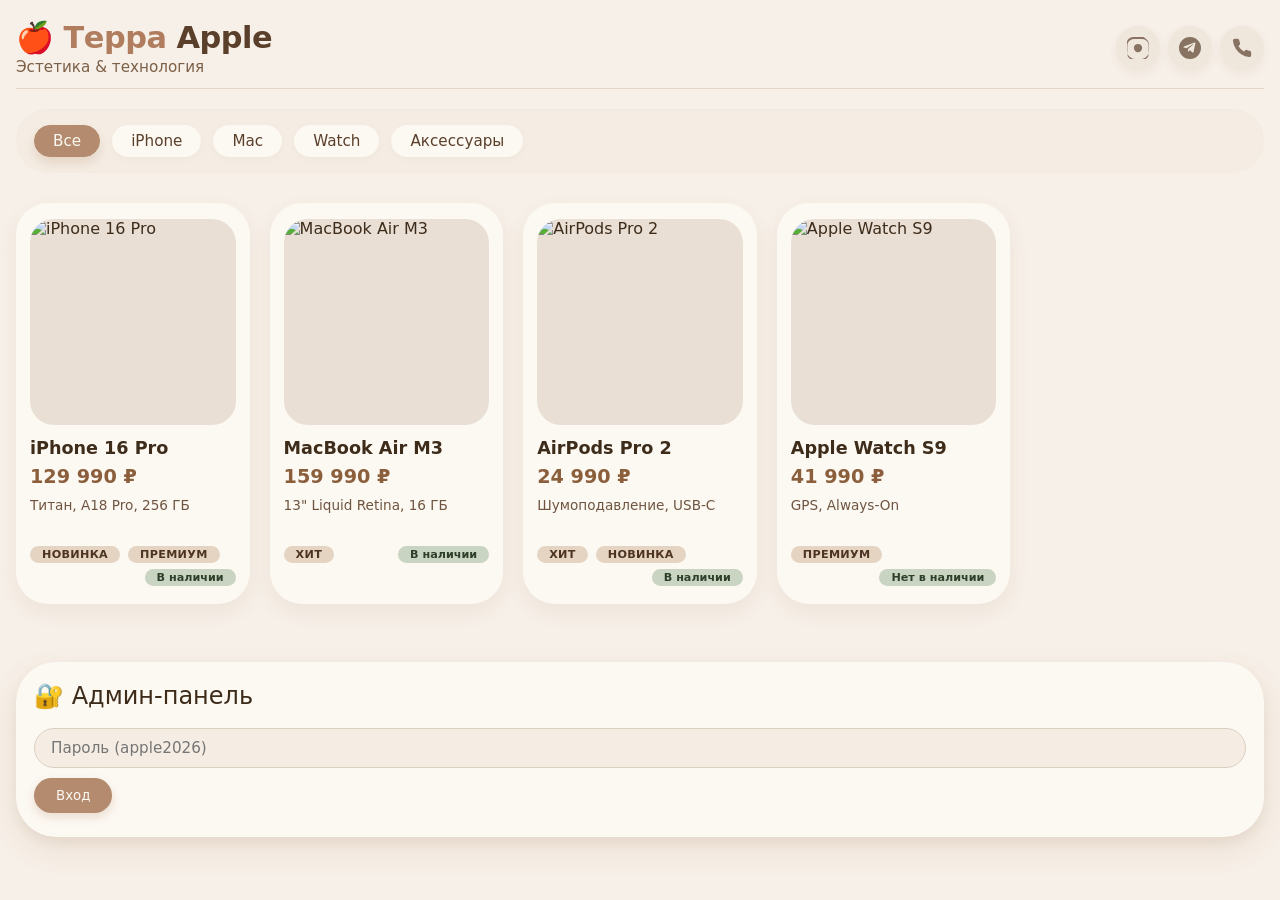
==== index.html @ 4908eb55 "Create index.html" ====
<!DOCTYPE html>
<html lang="ru">
<head>
    <meta charset="UTF-8">
    <meta name="viewport" content="width=device-width, initial-scale=1.0">
    <title>Apple Store · Терра</title>
    <link rel="stylesheet" href="style.css">
</head>
<body>

<!-- ШАПКА -->
<header class="header">
    <div>
        <h1>🍎 <span>Терра</span> Apple</h1>
        <div class="subhead">Эстетика &amp; технология</div>
    </div>
    <div class="contact-icons">
        <button aria-label="Instagram" disabled>
            <svg viewBox="0 0 24 24"><path d="M12 2.2c3.2 0 3.6 0 4.9.1 1.2.1 2 .3 2.7.6.7.3 1.3.8 1.9 1.4s1.1 1.2 1.4 1.9c.3.7.5 1.5.6 2.7.1 1.3.1 1.7.1 4.9s0 3.6-.1 4.9c-.1 1.2-.3 2-.6 2.7-.3.7-.8 1.3-1.4 1.9s-1.2 1.1-1.9 1.4c-.7.3-1.5.5-2.7.6-1.3.1-1.7.1-4.9.1s-3.6 0-4.9-.1c-1.2-.1-2-.3-2.7-.6-.7-.3-1.3-.8-1.9-1.4s-1.1-1.2-1.4-1.9c-.3-.7-.5-1.5-.6-2.7-.1-1.3-.1-1.7-.1-4.9s0-3.6.1-4.9c.1-1.2.3-2 .6-2.7.3-.7.8-1.3 1.4-1.9s1.2-1.1 1.9-1.4c.7-.3 1.5-.5 2.7-.6 1.3-.1 1.7-.1 4.9-.1zm0-2.2C8.7 0 8.3 0 6.9.1 5.5.2 4.5.4 3.6.8c-.9.4-1.7 1-2.5 1.8S.4 4.3 0 5.1C-.4 6-.6 7-.7 8.4.1 9.8 0 10.2 0 12s0 2.2.1 3.6c.1 1.4.3 2.4.7 3.3.4.9 1 1.7 1.8 2.5s1.6 1.4 2.5 1.8c.9.4 1.9.6 3.3.7 1.4.1 1.8.1 3.6.1s2.2 0 3.6-.1c1.4-.1 2.4-.3 3.3-.7.9-.4 1.7-1 2.5-1.8s1.4-1.6 1.8-2.5c.4-.9.6-1.9.7-3.3.1-1.4.1-1.8.1-3.6s0-2.2-.1-3.6c-.1-1.4-.3-2.4-.7-3.3-.4-.9-1-1.7-1.8-2.5s-1.6-1.4-2.5-1.8C19.5.4 18.5.2 17.1.1 15.7 0 15.3 0 12 0z"/><circle cx="12" cy="12" r="4.5"/></svg>
        </button>
        <button aria-label="Telegram" disabled>
            <svg viewBox="0 0 24 24"><path d="M11.944 0A12 12 0 0 0 0 12a12 12 0 0 0 12 12 12 12 0 0 0 12-12A12 12 0 0 0 12 0zm5.762 7.656l-1.826 8.607c-.146.658-.537.82-1.087.51l-3.01-2.224-1.45 1.396c-.16.16-.295.295-.605.295l.216-3.067 5.584-5.043c.243-.216-.053-.337-.377-.121l-6.897 4.343-2.972-.927c-.645-.201-.657-.645.135-.955l11.596-4.468c.537-.194 1.006.13.823.954z"/></svg>
        </button>
        <button aria-label="Phone" disabled>
            <svg viewBox="0 0 24 24"><path d="M22 16.92v3a2 2 0 0 1-2.18 2 19.79 19.79 0 0 1-8.63-3.07 19.5 19.5 0 0 1-6-6 19.79 19.79 0 0 1-3.07-8.67A2 2 0 0 1 4.11 2h3a2 2 0 0 1 2 1.72c.127.96.362 1.903.7 2.81a2 2 0 0 1-.45 2.11L8.09 9.91a16 16 0 0 0 6 6l1.27-1.27a2 2 0 0 1 2.11-.45c.907.339 1.85.574 2.81.7A2 2 0 0 1 22 16.92z"/></svg>
        </button>
    </div>
</header>

<!-- КАТЕГОРИИ -->
<div class="category-tabs" id="categoryTabs"></div>

<!-- СЕТКА ТОВАРОВ -->
<div class="product-grid" id="productGrid"></div>

<!-- АДМИН-ПАНЕЛЬ -->
<div class="admin-panel" id="adminPanel">
    <h2>🔐 Админ-панель</h2>
    <div id="loginArea">
        <input type="password" id="adminPass" placeholder="Пароль (apple2026)">
        <button onclick="adminLogin()">Вход</button>
    </div>
    <div id="adminContent" class="hidden">
        <div class="stats" id="statsDisplay"></div>
        <div><input type="text" id="searchInput" placeholder="Поиск товаров..."></div>
        <div class="admin-row">
            <button onclick="sortProducts('name')">Сорт. имя</button>
            <button onclick="sortProducts('price')">Сорт. цена</button>
            <button onclick="sortProducts('category')">Сорт. кат.</button>
            <button onclick="exportJSON()">Экспорт JSON</button>
            <button onclick="document.getElementById('importFile').click()">Импорт JSON</button>
            <input type="file" id="importFile" accept=".json" style="display:none" onchange="importJSON(event)">
            <button class="danger" onclick="clearAllProducts()">Очистить всё</button>
        </div>
        <hr>
        <h3>➕ Добавить товар</h3>
        <input type="text" id="prodName" placeholder="Название">
        <input type="number" id="prodPrice" placeholder="Цена (₽)">
        <select id="prodCategory"></select>
        <textarea id="prodDesc" placeholder="Описание"></textarea>
        <div><input type="text" id="prodTags" placeholder="Метки через запятую (Хит, Новинка, Премиум)"></div>
        <div><input type="text" id="prodStatus" placeholder="Статус: В наличии / Нет в наличии"></div>
        <div><input type="text" id="prodImages" placeholder="Ссылки на фото (через запятую)"></div>
        <div id="charContainer">
            <p>Характеристики:</p>
            <div id="charList"></div>
            <button onclick="addCharField()">+ Добавить характеристику</button>
        </div>
        <button onclick="addProduct()">Сохранить товар</button>
        <hr>
        <h3>📂 Управление категориями</h3>
        <div class="admin-row">
            <input type="text" id="newCategory" placeholder="Новая категория">
            <button onclick="addCategory()">Добавить</button>
        </div>
        <div id="categoryList"></div>
        <div style="margin-top:12px;"><em>Удалить категорию можно только если нет товаров.</em></div>
    </div>
</div>

<!-- МОДАЛКА -->
<div id="modalOverlay" class="modal-overlay hidden" onclick="closeModal(event)">
    <div class="modal-content" onclick="event.stopPropagation()">
        <button class="modal-close" onclick="closeModal()">✕</button>
        <div id="modalBody"></div>
    </div>
</div>

<script src="script.js"></script>
</body>
</html>
---- style.css ----
/* style.css */
* {
    margin: 0;
    padding: 0;
    box-sizing: border-box;
    font-family: -apple-system, 'SF Pro Display', system-ui, sans-serif;
}
body {
    background: #f7f0e8;
    color: #3e2c1b;
    padding: 0 16px 40px;
    min-height: 100vh;
    display: flex;
    flex-direction: column;
}
.card, .modal-content, .admin-panel, .stats, .category-tabs {
    background: #fcf8f2;
    border-radius: 28px;
    box-shadow: 0 12px 30px rgba(150, 100, 60, 0.12), 0 6px 12px rgba(100, 70, 40, 0.06);
    transition: all 0.25s ease;
}
button, .tag, .status-badge {
    transition: all 0.2s ease;
}
.header {
    display: flex;
    flex-wrap: wrap;
    justify-content: space-between;
    align-items: center;
    padding: 20px 0 12px;
    border-bottom: 1px solid #e3d6c8;
}
.header h1 {
    font-weight: 600;
    font-size: 1.9rem;
    letter-spacing: -0.5px;
    color: #5a3f2b;
}
.header h1 span { color: #b07d5e; }
.subhead {
    font-size: 0.95rem;
    color: #7b5f47;
    margin-top: 2px;
}
.contact-icons {
    display: flex;
    gap: 8px;
}
.contact-icons button {
    background: #ede3d7;
    border: none;
    border-radius: 40px;
    width: 44px;
    height: 44px;
    display: flex;
    align-items: center;
    justify-content: center;
    cursor: not-allowed;
    opacity: 0.7;
    box-shadow: 0 4px 8px rgba(120, 80, 50, 0.08);
}
.contact-icons button svg {
    width: 22px;
    height: 22px;
    fill: #5a3f2b;
}
.category-tabs {
    display: flex;
    flex-wrap: wrap;
    gap: 8px 12px;
    padding: 16px 18px;
    margin: 20px 0 18px;
    border-radius: 60px;
    background: #f5ede4;
    box-shadow: inset 0 1px 4px rgba(0,0,0,0.02);
}
.category-tabs .cat-item {
    padding: 6px 18px;
    background: transparent;
    border-radius: 40px;
    font-weight: 500;
    font-size: 0.95rem;
    color: #5a3f2b;
    cursor: pointer;
    background: #fcf8f2;
    box-shadow: 0 2px 6px rgba(140, 100, 70, 0.06);
    border: 1px solid transparent;
    transition: all 0.15s;
}
.category-tabs .cat-item.active {
    background: #b48b6e;
    color: #fcf8f2;
    border-color: #b48b6e;
    box-shadow: 0 6px 12px rgba(160, 110, 70, 0.2);
}
.category-tabs .cat-item:active { transform: scale(0.95); }
.product-grid {
    display: grid;
    grid-template-columns: repeat(auto-fill, minmax(170px, 1fr));
    gap: 20px;
    margin: 12px 0 30px;
}
.card {
    padding: 16px 14px 18px;
    border-radius: 32px;
    background: #fcf8f2;
    display: flex;
    flex-direction: column;
    box-shadow: 0 8px 20px rgba(130, 90, 60, 0.08);
    animation: fadeSlide 0.4s ease forwards;
    opacity: 0;
    transform: translateY(12px);
    cursor: pointer;
    transition: all 0.2s;
}
.card:hover { transform: translateY(-4px); box-shadow: 0 16px 32px rgba(130, 90, 60, 0.12); }
.card img {
    width: 100%;
    aspect-ratio: 1/1;
    object-fit: cover;
    border-radius: 24px;
    background: #e9dfd4;
    margin-bottom: 12px;
}
.card .product-title {
    font-weight: 600;
    font-size: 1.1rem;
    line-height: 1.3;
}
.card .price {
    font-weight: 600;
    font-size: 1.2rem;
    color: #8b5e3c;
    margin: 6px 0 4px;
}
.card .desc {
    font-size: 0.85rem;
    color: #6f5540;
    display: -webkit-box;
    -webkit-line-clamp: 2;
    -webkit-box-orient: vertical;
    overflow: hidden;
    line-height: 1.4;
    margin: 4px 0 8px;
    min-height: 38px;
}
.meta-row {
    display: flex;
    flex-wrap: wrap;
    align-items: center;
    gap: 6px 8px;
    margin-top: 4px;
}
.tag {
    background: #e5d4c2;
    padding: 2px 12px;
    border-radius: 40px;
    font-size: 0.7rem;
    font-weight: 600;
    text-transform: uppercase;
    letter-spacing: 0.3px;
    color: #4d3421;
    white-space: nowrap;
}
.tag.hit { background: #d6b094; color: #3f281a; }
.tag.new { background: #b7a084; color: #2f2016; }
.tag.premium { background: #c7a78b; color: #3f2a19; }
.status-badge {
    padding: 2px 12px;
    border-radius: 40px;
    font-size: 0.7rem;
    font-weight: 600;
    background: #c9d4c2;
    color: #2f402a;
    white-space: nowrap;
    margin-left: auto;
}
.status-badge.out { background: #e5cdc2; color: #6f3e2e; }

@keyframes fadeSlide {
    0% { opacity: 0; transform: translateY(18px); }
    100% { opacity: 1; transform: translateY(0); }
}
.modal-overlay {
    position: fixed;
    top:0; left:0; width:100%; height:100%;
    background: rgba(40, 30, 20, 0.5);
    backdrop-filter: blur(3px);
    display: flex;
    align-items: center;
    justify-content: center;
    z-index: 999;
    padding: 16px;
}
.modal-content {
    max-width: 480px;
    width: 100%;
    max-height: 90vh;
    overflow-y: auto;
    padding: 24px;
    border-radius: 40px;
    position: relative;
    background: #fcf8f2;
    box-shadow: 0 30px 60px rgba(80, 50, 30, 0.3);
    animation: fadeSlide 0.25s ease;
}
.modal-close {
    position: sticky;
    top: 0;
    float: right;
    background: #ede3d7;
    border: none;
    border-radius: 40px;
    width: 40px;
    height: 40px;
    font-size: 1.6rem;
    line-height: 1;
    cursor: pointer;
    color: #3e2c1b;
    margin-bottom: 8px;
}
.modal-gallery {
    display: flex;
    gap: 8px;
    overflow-x: auto;
    padding: 6px 0 14px;
    scroll-snap-type: x mandatory;
}
.modal-gallery img {
    width: 90px;
    height: 90px;
    object-fit: cover;
    border-radius: 20px;
    scroll-snap-align: start;
    background: #e9dfd4;
    flex-shrink: 0;
}
.modal-title { font-size: 1.6rem; font-weight: 600; }
.modal-price { font-size: 1.5rem; color: #8b5e3c; margin: 4px 0 8px; }
.modal-desc { margin: 12px 0; color: #4f3a29; }
.modal-chars { background: #f3ebe2; border-radius: 20px; padding: 12px 16px; margin: 12px 0; }
.modal-chars p { display: flex; justify-content: space-between; border-bottom: 1px dashed #dacfc2; padding: 4px 0; }
.modal-chars p:last-child { border: none; }
.hidden { display: none; }

.admin-panel {
    padding: 20px 18px;
    margin-top: 28px;
    border-radius: 40px;
}
.admin-panel h2 { font-weight: 500; margin-bottom: 12px; }
.admin-panel input, .admin-panel select, .admin-panel textarea {
    background: #f5ede4;
    border: 1px solid #dccfc0;
    border-radius: 60px;
    padding: 10px 16px;
    font-size: 0.95rem;
    width: 100%;
    margin: 6px 0;
    transition: 0.1s;
}
.admin-panel textarea { border-radius: 24px; min-height: 70px; resize: vertical; }
.admin-panel button {
    background: #b48b6e;
    border: none;
    padding: 10px 22px;
    border-radius: 60px;
    font-weight: 500;
    color: #fcf8f2;
    cursor: pointer;
    box-shadow: 0 4px 10px rgba(160, 110, 70, 0.2);
    margin: 4px 6px 4px 0;
}
.admin-panel button.secondary { background: #dacfc2; color: #3e2c1b; box-shadow: none; }
.admin-panel button.danger { background: #c9a08a; }
.admin-row { display: flex; flex-wrap: wrap; gap: 8px; align-items: center; }
.stats { padding: 16px 20px; border-radius: 60px; margin: 16px 0; background: #f5ede4; display: flex; flex-wrap: wrap; gap: 12px 24px; }
.stats span { font-weight: 500; }
hr { margin:16px 0; border-color:#dccfc0; }

@media (min-width: 600px) {
    .product-grid { grid-template-columns: repeat(auto-fill, minmax(210px,1fr)); }
}
@media (max-width: 480px) {
    .header h1 { font-size: 1.5rem; }
    .contact-icons button { width: 38px; height: 38px; }
    .category-tabs { border-radius: 40px; padding: 12px 14px; gap: 6px; }
    .category-tabs .cat-item { font-size: 0.8rem; padding: 4px 14px; }
}
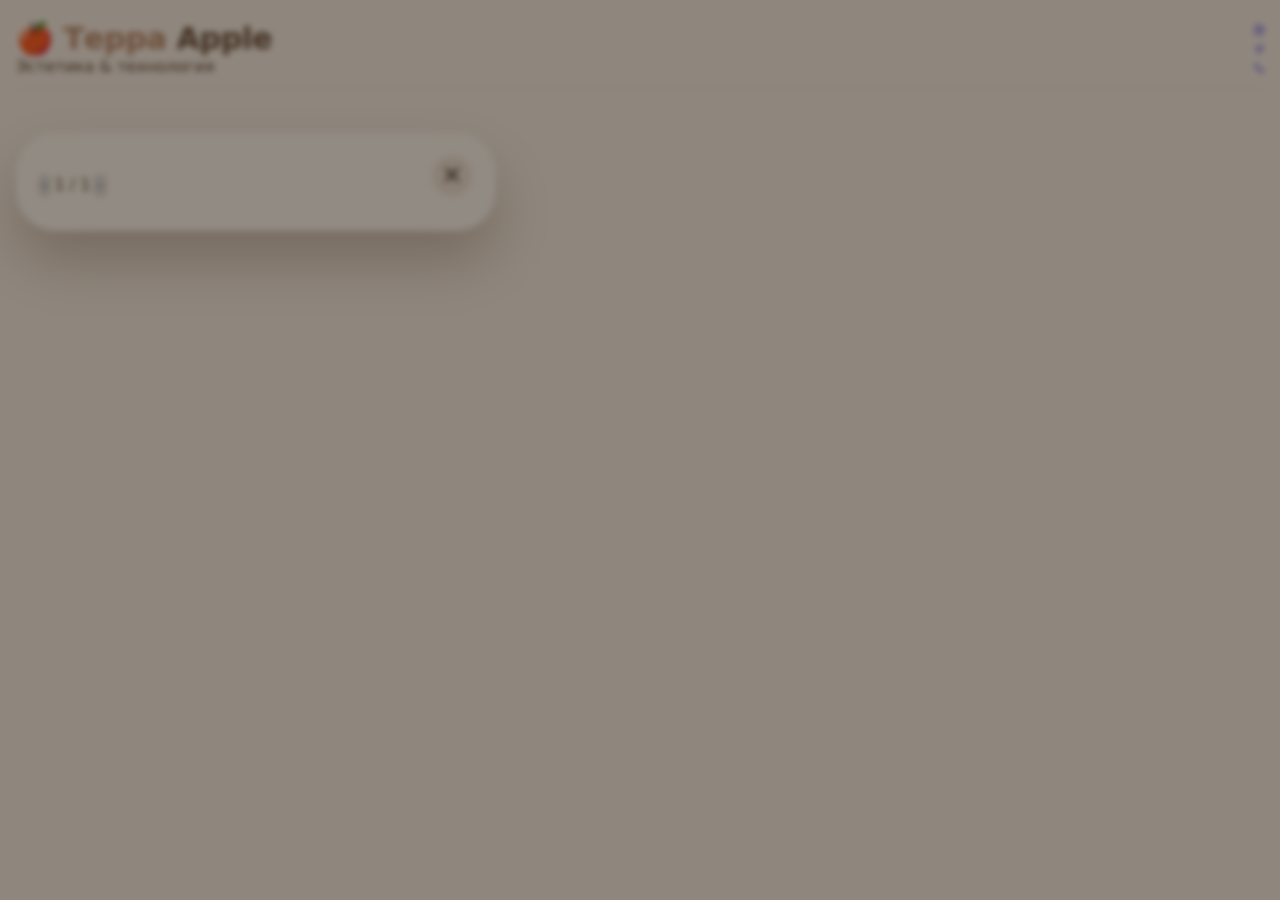
==== commit 0ddcc345: "Update index.html" ====
--- a/index.html
+++ b/index.html
@@ -2,90 +2,83 @@
 <html lang="ru">
 <head>
     <meta charset="UTF-8">
-    <meta name="viewport" content="width=device-width, initial-scale=1.0">
+    <meta name="viewport" content="width=device-width, initial-scale=1.0, viewport-fit=cover">
     <title>Apple Store · Терра</title>
     <link rel="stylesheet" href="style.css">
 </head>
 <body>
+    <!-- Основной контейнер -->
+    <div class="container">
+        <header class="header">
+            <div class="header-content">
+                <h1>🍎 <span>Терра</span> Apple</h1>
+                <p class="subtitle">Эстетика &amp; технология</p>
+            </div>
+            
+            <!-- Контакты (заблокированы) — только иконки -->
+            <div class="contacts">
+                <a href="#" class="contact-link disabled" title="Instagram (заблокировано)">
+                    <svg class="contact-icon" viewBox="0 0 24 24" fill="none" stroke="currentColor" stroke-width="2" stroke-linecap="round" stroke-linejoin="round">
+                        <rect x="2" y="2" width="20" height="20" rx="5" ry="5"></rect>
+                        <path d="M16 11.37A4 4 0 1 1 12.63 8 4 4 0 0 1 16 11.37z"></path>
+                        <line x1="17.5" y1="6.5" x2="17.51" y2="6.5"></line>
+                    </svg>
+                </a>
+                <a href="#" class="contact-link disabled" title="Telegram (заблокировано)">
+                    <svg class="contact-icon" viewBox="0 0 24 24" fill="none" stroke="currentColor" stroke-width="2" stroke-linecap="round" stroke-linejoin="round">
+                        <path d="M21.5 4.5L2.5 10.5L9.5 14.5L13.5 21.5L21.5 4.5Z"></path>
+                        <path d="M9.5 14.5L13.5 9.5"></path>
+                    </svg>
+                </a>
+                <a href="#" class="contact-link disabled" title="Позвонить (заблокировано)">
+                    <svg class="contact-icon" viewBox="0 0 24 24" fill="none" stroke="currentColor" stroke-width="2" stroke-linecap="round" stroke-linejoin="round">
+                        <path d="M22 16.92v3a2 2 0 0 1-2.18 2 19.79 19.79 0 0 1-8.63-3.07 19.5 19.5 0 0 1-6-6 19.79 19.79 0 0 1-3.07-8.67A2 2 0 0 1 4.11 2h3a2 2 0 0 1 2 1.72 12.84 12.84 0 0 0 .7 2.81 2 2 0 0 1-.45 2.11L8.09 9.91a16 16 0 0 0 6 6l1.27-1.27a2 2 0 0 1 2.11-.45 12.84 12.84 0 0 0 2.81.7A2 2 0 0 1 22 16.92z"></path>
+                    </svg>
+                </a>
+            </div>
+        </header>
 
-<!-- ШАПКА -->
-<header class="header">
-    <div>
-        <h1>🍎 <span>Терра</span> Apple</h1>
-        <div class="subhead">Эстетика &amp; технология</div>
+        <!-- Категории -->
+        <div class="categories-wrapper">
+            <div class="categories" id="categoriesContainer">
+                <!-- Категории будут загружаться из localStorage -->
+            </div>
+        </div>
+
+        <!-- Сетка товаров -->
+        <div class="product-grid" id="productGrid"></div>
     </div>
-    <div class="contact-icons">
-        <button aria-label="Instagram" disabled>
-            <svg viewBox="0 0 24 24"><path d="M12 2.2c3.2 0 3.6 0 4.9.1 1.2.1 2 .3 2.7.6.7.3 1.3.8 1.9 1.4s1.1 1.2 1.4 1.9c.3.7.5 1.5.6 2.7.1 1.3.1 1.7.1 4.9s0 3.6-.1 4.9c-.1 1.2-.3 2-.6 2.7-.3.7-.8 1.3-1.4 1.9s-1.2 1.1-1.9 1.4c-.7.3-1.5.5-2.7.6-1.3.1-1.7.1-4.9.1s-3.6 0-4.9-.1c-1.2-.1-2-.3-2.7-.6-.7-.3-1.3-.8-1.9-1.4s-1.1-1.2-1.4-1.9c-.3-.7-.5-1.5-.6-2.7-.1-1.3-.1-1.7-.1-4.9s0-3.6.1-4.9c.1-1.2.3-2 .6-2.7.3-.7.8-1.3 1.4-1.9s1.2-1.1 1.9-1.4c.7-.3 1.5-.5 2.7-.6 1.3-.1 1.7-.1 4.9-.1zm0-2.2C8.7 0 8.3 0 6.9.1 5.5.2 4.5.4 3.6.8c-.9.4-1.7 1-2.5 1.8S.4 4.3 0 5.1C-.4 6-.6 7-.7 8.4.1 9.8 0 10.2 0 12s0 2.2.1 3.6c.1 1.4.3 2.4.7 3.3.4.9 1 1.7 1.8 2.5s1.6 1.4 2.5 1.8c.9.4 1.9.6 3.3.7 1.4.1 1.8.1 3.6.1s2.2 0 3.6-.1c1.4-.1 2.4-.3 3.3-.7.9-.4 1.7-1 2.5-1.8s1.4-1.6 1.8-2.5c.4-.9.6-1.9.7-3.3.1-1.4.1-1.8.1-3.6s0-2.2-.1-3.6c-.1-1.4-.3-2.4-.7-3.3-.4-.9-1-1.7-1.8-2.5s-1.6-1.4-2.5-1.8C19.5.4 18.5.2 17.1.1 15.7 0 15.3 0 12 0z"/><circle cx="12" cy="12" r="4.5"/></svg>
-        </button>
-        <button aria-label="Telegram" disabled>
-            <svg viewBox="0 0 24 24"><path d="M11.944 0A12 12 0 0 0 0 12a12 12 0 0 0 12 12 12 12 0 0 0 12-12A12 12 0 0 0 12 0zm5.762 7.656l-1.826 8.607c-.146.658-.537.82-1.087.51l-3.01-2.224-1.45 1.396c-.16.16-.295.295-.605.295l.216-3.067 5.584-5.043c.243-.216-.053-.337-.377-.121l-6.897 4.343-2.972-.927c-.645-.201-.657-.645.135-.955l11.596-4.468c.537-.194 1.006.13.823.954z"/></svg>
-        </button>
-        <button aria-label="Phone" disabled>
-            <svg viewBox="0 0 24 24"><path d="M22 16.92v3a2 2 0 0 1-2.18 2 19.79 19.79 0 0 1-8.63-3.07 19.5 19.5 0 0 1-6-6 19.79 19.79 0 0 1-3.07-8.67A2 2 0 0 1 4.11 2h3a2 2 0 0 1 2 1.72c.127.96.362 1.903.7 2.81a2 2 0 0 1-.45 2.11L8.09 9.91a16 16 0 0 0 6 6l1.27-1.27a2 2 0 0 1 2.11-.45c.907.339 1.85.574 2.81.7A2 2 0 0 1 22 16.92z"/></svg>
-        </button>
+
+    <!-- Модальное окно товара -->
+    <div class="product-modal" id="productModal">
+        <div class="modal-overlay" onclick="closeProductModal()"></div>
+        <div class="modal-content">
+            <button class="modal-close" onclick="closeProductModal()">✕</button>
+            
+            <div class="modal-image-container">
+                <img id="modalImage" src="" alt="" class="modal-image">
+                <div class="modal-image-nav">
+                    <button class="modal-nav-btn prev" onclick="changeImage(-1)">‹</button>
+                    <span id="modalImageCounter" class="image-counter">1 / 1</span>
+                    <button class="modal-nav-btn next" onclick="changeImage(1)">›</button>
+                </div>
+            </div>
+            
+            <div class="modal-info">
+                <div class="modal-header">
+                    <h2 id="modalName"></h2>
+                    <span id="modalPrice" class="modal-price"></span>
+                </div>
+                
+                <div class="modal-specs" id="modalSpecs"></div>
+                
+                <div class="modal-tags" id="modalTags"></div>
+                <div class="modal-stock" id="modalStock"></div>
+                <p id="modalDesc" class="modal-desc"></p>
+            </div>
+        </div>
     </div>
-</header>
 
-<!-- КАТЕГОРИИ -->
-<div class="category-tabs" id="categoryTabs"></div>
-
-<!-- СЕТКА ТОВАРОВ -->
-<div class="product-grid" id="productGrid"></div>
-
-<!-- АДМИН-ПАНЕЛЬ -->
-<div class="admin-panel" id="adminPanel">
-    <h2>🔐 Админ-панель</h2>
-    <div id="loginArea">
-        <input type="password" id="adminPass" placeholder="Пароль (apple2026)">
-        <button onclick="adminLogin()">Вход</button>
-    </div>
-    <div id="adminContent" class="hidden">
-        <div class="stats" id="statsDisplay"></div>
-        <div><input type="text" id="searchInput" placeholder="Поиск товаров..."></div>
-        <div class="admin-row">
-            <button onclick="sortProducts('name')">Сорт. имя</button>
-            <button onclick="sortProducts('price')">Сорт. цена</button>
-            <button onclick="sortProducts('category')">Сорт. кат.</button>
-            <button onclick="exportJSON()">Экспорт JSON</button>
-            <button onclick="document.getElementById('importFile').click()">Импорт JSON</button>
-            <input type="file" id="importFile" accept=".json" style="display:none" onchange="importJSON(event)">
-            <button class="danger" onclick="clearAllProducts()">Очистить всё</button>
-        </div>
-        <hr>
-        <h3>➕ Добавить товар</h3>
-        <input type="text" id="prodName" placeholder="Название">
-        <input type="number" id="prodPrice" placeholder="Цена (₽)">
-        <select id="prodCategory"></select>
-        <textarea id="prodDesc" placeholder="Описание"></textarea>
-        <div><input type="text" id="prodTags" placeholder="Метки через запятую (Хит, Новинка, Премиум)"></div>
-        <div><input type="text" id="prodStatus" placeholder="Статус: В наличии / Нет в наличии"></div>
-        <div><input type="text" id="prodImages" placeholder="Ссылки на фото (через запятую)"></div>
-        <div id="charContainer">
-            <p>Характеристики:</p>
-            <div id="charList"></div>
-            <button onclick="addCharField()">+ Добавить характеристику</button>
-        </div>
-        <button onclick="addProduct()">Сохранить товар</button>
-        <hr>
-        <h3>📂 Управление категориями</h3>
-        <div class="admin-row">
-            <input type="text" id="newCategory" placeholder="Новая категория">
-            <button onclick="addCategory()">Добавить</button>
-        </div>
-        <div id="categoryList"></div>
-        <div style="margin-top:12px;"><em>Удалить категорию можно только если нет товаров.</em></div>
-    </div>
-</div>
-
-<!-- МОДАЛКА -->
-<div id="modalOverlay" class="modal-overlay hidden" onclick="closeModal(event)">
-    <div class="modal-content" onclick="event.stopPropagation()">
-        <button class="modal-close" onclick="closeModal()">✕</button>
-        <div id="modalBody"></div>
-    </div>
-</div>
-
-<script src="script.js"></script>
+    <script src="script.js"></script>
 </body>
 </html>
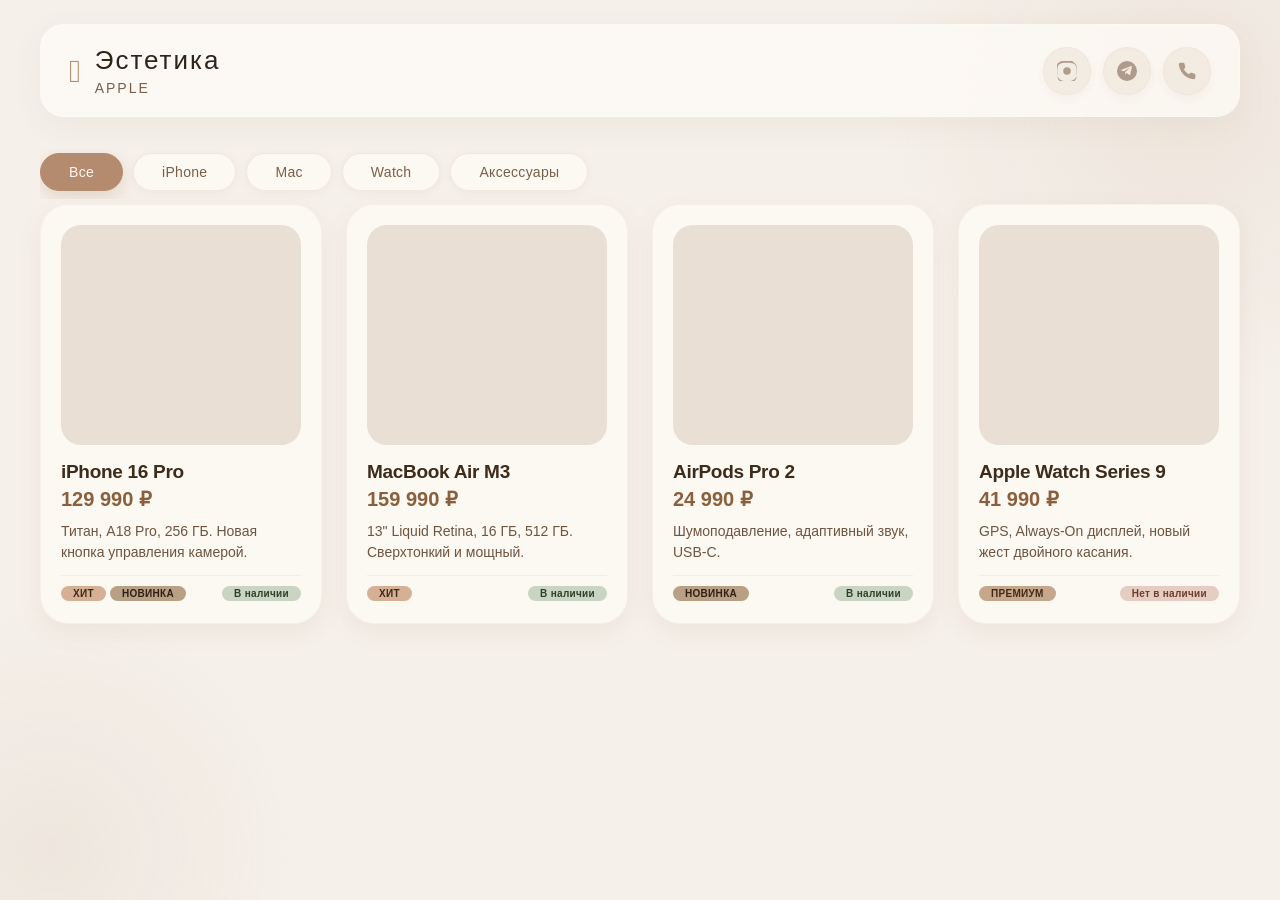
==== commit a0149f50: "Update index.html" ====
--- a/index.html
+++ b/index.html
@@ -3,53 +3,46 @@
 <head>
     <meta charset="UTF-8">
     <meta name="viewport" content="width=device-width, initial-scale=1.0, viewport-fit=cover">
-    <title>Apple Store · Терра</title>
+    <title>Apple Store · Эстетика</title>
     <link rel="stylesheet" href="style.css">
 </head>
 <body>
-    <!-- Основной контейнер -->
+    <!-- Декоративный градиентный фон -->
+    <div class="bg-glow"></div>
+    <div class="bg-glow-2"></div>
+
     <div class="container">
+        <!-- Шапка -->
         <header class="header">
-            <div class="header-content">
-                <h1>🍎 <span>Терра</span> Apple</h1>
-                <p class="subtitle">Эстетика &amp; технология</p>
+            <div class="header-left">
+                <div class="logo-icon"></div>
+                <div>
+                    <h1>Эстетика</h1>
+                    <p class="subtitle">Apple</p>
+                </div>
             </div>
             
-            <!-- Контакты (заблокированы) — только иконки -->
             <div class="contacts">
-                <a href="#" class="contact-link disabled" title="Instagram (заблокировано)">
-                    <svg class="contact-icon" viewBox="0 0 24 24" fill="none" stroke="currentColor" stroke-width="2" stroke-linecap="round" stroke-linejoin="round">
-                        <rect x="2" y="2" width="20" height="20" rx="5" ry="5"></rect>
-                        <path d="M16 11.37A4 4 0 1 1 12.63 8 4 4 0 0 1 16 11.37z"></path>
-                        <line x1="17.5" y1="6.5" x2="17.51" y2="6.5"></line>
-                    </svg>
+                <a href="#" class="contact-link disabled" title="Instagram">
+                    <svg viewBox="0 0 24 24"><path d="M12 2.2c3.2 0 3.6 0 4.9.1 1.2.1 2 .3 2.7.6.7.3 1.3.8 1.9 1.4s1.1 1.2 1.4 1.9c.3.7.5 1.5.6 2.7.1 1.3.1 1.7.1 4.9s0 3.6-.1 4.9c-.1 1.2-.3 2-.6 2.7-.3.7-.8 1.3-1.4 1.9s-1.2 1.1-1.9 1.4c-.7.3-1.5.5-2.7.6-1.3.1-1.7.1-4.9.1s-3.6 0-4.9-.1c-1.2-.1-2-.3-2.7-.6-.7-.3-1.3-.8-1.9-1.4s-1.1-1.2-1.4-1.9c-.3-.7-.5-1.5-.6-2.7-.1-1.3-.1-1.7-.1-4.9s0-3.6.1-4.9c.1-1.2.3-2 .6-2.7.3-.7.8-1.3 1.4-1.9s1.2-1.1 1.9-1.4c.7-.3 1.5-.5 2.7-.6 1.3-.1 1.7-.1 4.9-.1zm0-2.2C8.7 0 8.3 0 6.9.1 5.5.2 4.5.4 3.6.8c-.9.4-1.7 1-2.5 1.8S.4 4.3 0 5.1C-.4 6-.6 7-.7 8.4.1 9.8 0 10.2 0 12s0 2.2.1 3.6c.1 1.4.3 2.4.7 3.3.4.9 1 1.7 1.8 2.5s1.6 1.4 2.5 1.8c.9.4 1.9.6 3.3.7 1.4.1 1.8.1 3.6.1s2.2 0 3.6-.1c1.4-.1 2.4-.3 3.3-.7.9-.4 1.7-1 2.5-1.8s1.4-1.6 1.8-2.5c.4-.9.6-1.9.7-3.3.1-1.4.1-1.8.1-3.6s0-2.2-.1-3.6c-.1-1.4-.3-2.4-.7-3.3-.4-.9-1-1.7-1.8-2.5s-1.6-1.4-2.5-1.8C19.5.4 18.5.2 17.1.1 15.7 0 15.3 0 12 0z"/><circle cx="12" cy="12" r="4.5"/></svg>
                 </a>
-                <a href="#" class="contact-link disabled" title="Telegram (заблокировано)">
-                    <svg class="contact-icon" viewBox="0 0 24 24" fill="none" stroke="currentColor" stroke-width="2" stroke-linecap="round" stroke-linejoin="round">
-                        <path d="M21.5 4.5L2.5 10.5L9.5 14.5L13.5 21.5L21.5 4.5Z"></path>
-                        <path d="M9.5 14.5L13.5 9.5"></path>
-                    </svg>
+                <a href="#" class="contact-link disabled" title="Telegram">
+                    <svg viewBox="0 0 24 24"><path d="M11.944 0A12 12 0 0 0 0 12a12 12 0 0 0 12 12 12 12 0 0 0 12-12A12 12 0 0 0 12 0zm5.762 7.656l-1.826 8.607c-.146.658-.537.82-1.087.51l-3.01-2.224-1.45 1.396c-.16.16-.295.295-.605.295l.216-3.067 5.584-5.043c.243-.216-.053-.337-.377-.121l-6.897 4.343-2.972-.927c-.645-.201-.657-.645.135-.955l11.596-4.468c.537-.194 1.006.13.823.954z"/></svg>
                 </a>
-                <a href="#" class="contact-link disabled" title="Позвонить (заблокировано)">
-                    <svg class="contact-icon" viewBox="0 0 24 24" fill="none" stroke="currentColor" stroke-width="2" stroke-linecap="round" stroke-linejoin="round">
-                        <path d="M22 16.92v3a2 2 0 0 1-2.18 2 19.79 19.79 0 0 1-8.63-3.07 19.5 19.5 0 0 1-6-6 19.79 19.79 0 0 1-3.07-8.67A2 2 0 0 1 4.11 2h3a2 2 0 0 1 2 1.72 12.84 12.84 0 0 0 .7 2.81 2 2 0 0 1-.45 2.11L8.09 9.91a16 16 0 0 0 6 6l1.27-1.27a2 2 0 0 1 2.11-.45 12.84 12.84 0 0 0 2.81.7A2 2 0 0 1 22 16.92z"></path>
-                    </svg>
+                <a href="#" class="contact-link disabled" title="Phone">
+                    <svg viewBox="0 0 24 24"><path d="M22 16.92v3a2 2 0 0 1-2.18 2 19.79 19.79 0 0 1-8.63-3.07 19.5 19.5 0 0 1-6-6 19.79 19.79 0 0 1-3.07-8.67A2 2 0 0 1 4.11 2h3a2 2 0 0 1 2 1.72c.127.96.362 1.903.7 2.81a2 2 0 0 1-.45 2.11L8.09 9.91a16 16 0 0 0 6 6l1.27-1.27a2 2 0 0 1 2.11-.45c.907.339 1.85.574 2.81.7A2 2 0 0 1 22 16.92z"/></svg>
                 </a>
             </div>
         </header>
 
         <!-- Категории -->
-        <div class="categories-wrapper">
-            <div class="categories" id="categoriesContainer">
-                <!-- Категории будут загружаться из localStorage -->
-            </div>
-        </div>
+        <div class="categories" id="categoriesContainer"></div>
 
         <!-- Сетка товаров -->
         <div class="product-grid" id="productGrid"></div>
     </div>
 
-    <!-- Модальное окно товара -->
+    <!-- Модальное окно -->
     <div class="product-modal" id="productModal">
         <div class="modal-overlay" onclick="closeProductModal()"></div>
         <div class="modal-content">
--- a/style.css
+++ b/style.css
@@ -1,289 +1,1519 @@
-/* style.css */
 * {
     margin: 0;
     padding: 0;
     box-sizing: border-box;
-    font-family: -apple-system, 'SF Pro Display', system-ui, sans-serif;
-}
+    font-family: -apple-system, 'SF Pro Display', 'Helvetica Neue', sans-serif;
+}
+
 body {
-    background: #f7f0e8;
-    color: #3e2c1b;
-    padding: 0 16px 40px;
     min-height: 100vh;
-    display: flex;
-    flex-direction: column;
-}
-.card, .modal-content, .admin-panel, .stats, .category-tabs {
-    background: #fcf8f2;
-    border-radius: 28px;
-    box-shadow: 0 12px 30px rgba(150, 100, 60, 0.12), 0 6px 12px rgba(100, 70, 40, 0.06);
-    transition: all 0.25s ease;
-}
-button, .tag, .status-badge {
-    transition: all 0.2s ease;
-}
+    background: #f5f0ea;
+    overflow-x: hidden;
+    color: #2d241a;
+    -webkit-font-smoothing: antialiased;
+    padding: 0 20px 40px;
+    position: relative;
+}
+
+/* Декоративные градиенты */
+.bg-glow {
+    position: fixed;
+    top: -200px;
+    right: -200px;
+    width: 600px;
+    height: 600px;
+    background: radial-gradient(circle, rgba(200, 170, 140, 0.15) 0%, transparent 70%);
+    border-radius: 50%;
+    z-index: -1;
+    pointer-events: none;
+}
+
+.bg-glow-2 {
+    position: fixed;
+    bottom: -200px;
+    left: -200px;
+    width: 500px;
+    height: 500px;
+    background: radial-gradient(circle, rgba(180, 150, 120, 0.1) 0%, transparent 70%);
+    border-radius: 50%;
+    z-index: -1;
+    pointer-events: none;
+}
+
+.container {
+    max-width: 1200px;
+    margin: 0 auto;
+    padding: 24px 0 40px;
+    position: relative;
+}
+
+/* ===== ШАПКА ===== */
 .header {
     display: flex;
-    flex-wrap: wrap;
     justify-content: space-between;
     align-items: center;
-    padding: 20px 0 12px;
-    border-bottom: 1px solid #e3d6c8;
-}
+    padding: 20px 28px;
+    background: rgba(255, 252, 248, 0.7);
+    backdrop-filter: blur(20px);
+    -webkit-backdrop-filter: blur(20px);
+    border-radius: 24px;
+    margin-bottom: 32px;
+    border: 1px solid rgba(255, 252, 248, 0.3);
+    box-shadow: 0 8px 32px rgba(120, 90, 60, 0.06);
+}
+
+.header-left {
+    display: flex;
+    align-items: center;
+    gap: 14px;
+}
+
+.logo-icon {
+    font-size: 32px;
+    font-weight: 300;
+    color: #b48b6e;
+    line-height: 1;
+}
+
 .header h1 {
-    font-weight: 600;
-    font-size: 1.9rem;
-    letter-spacing: -0.5px;
-    color: #5a3f2b;
-}
-.header h1 span { color: #b07d5e; }
-.subhead {
-    font-size: 0.95rem;
-    color: #7b5f47;
-    margin-top: 2px;
-}
-.contact-icons {
+    font-size: 26px;
+    font-weight: 300;
+    letter-spacing: 2px;
+    color: #2d241a;
+    margin: 0;
+}
+
+.header h1 span {
+    font-weight: 400;
+    color: #b48b6e;
+}
+
+.subtitle {
+    font-size: 11px;
+    color: #b48b6e;
+    font-weight: 400;
+    letter-spacing: 4px;
+    text-transform: uppercase;
+    margin-top: -2px;
+}
+
+/* ===== КОНТАКТЫ ===== */
+.contacts {
     display: flex;
     gap: 8px;
 }
-.contact-icons button {
-    background: #ede3d7;
-    border: none;
-    border-radius: 40px;
+
+.contact-link {
+    display: flex;
+    align-items: center;
+    justify-content: center;
     width: 44px;
     height: 44px;
-    display: flex;
-    align-items: center;
-    justify-content: center;
+    border-radius: 50%;
+    background: rgba(245, 240, 234, 0.5);
+    border: 1px solid rgba(180, 140, 110, 0.1);
+    color: #7b5f47;
+    text-decoration: none;
+    transition: all 0.3s;
     cursor: not-allowed;
-    opacity: 0.7;
-    box-shadow: 0 4px 8px rgba(120, 80, 50, 0.08);
-}
-.contact-icons button svg {
-    width: 22px;
-    height: 22px;
-    fill: #5a3f2b;
-}
-.category-tabs {
-    display: flex;
-    flex-wrap: wrap;
-    gap: 8px 12px;
-    padding: 16px 18px;
-    margin: 20px 0 18px;
-    border-radius: 60px;
-    background: #f5ede4;
-    box-shadow: inset 0 1px 4px rgba(0,0,0,0.02);
-}
-.category-tabs .cat-item {
-    padding: 6px 18px;
-    background: transparent;
+    opacity: 0.5;
+}
+
+.contact-link svg {
+    width: 20px;
+    height: 20px;
+    fill: #7b5f47;
+}
+
+.contact-link.disabled {
+    pointer-events: none;
+    opacity: 0.4;
+}
+
+/* ===== КАТЕГОРИИ ===== */
+.categories {
+    display: flex;
+    gap: 8px;
+    overflow-x: auto;
+    padding: 4px 0 24px;
+    scrollbar-width: none;
+    -webkit-overflow-scrolling: touch;
+}
+
+.categories::-webkit-scrollbar {
+    display: none;
+}
+
+.cat {
+    padding: 8px 24px;
     border-radius: 40px;
-    font-weight: 500;
-    font-size: 0.95rem;
-    color: #5a3f2b;
+    border: 1px solid rgba(180, 140, 110, 0.1);
+    background: rgba(255, 252, 248, 0.4);
+    backdrop-filter: blur(10px);
+    -webkit-backdrop-filter: blur(10px);
+    color: #7b5f47;
+    font-size: 13px;
+    font-weight: 400;
     cursor: pointer;
-    background: #fcf8f2;
-    box-shadow: 0 2px 6px rgba(140, 100, 70, 0.06);
-    border: 1px solid transparent;
-    transition: all 0.15s;
-}
-.category-tabs .cat-item.active {
+    white-space: nowrap;
+    transition: all 0.3s ease;
+    letter-spacing: 0.5px;
+    -webkit-tap-highlight-color: transparent;
+}
+
+.cat:hover {
+    background: rgba(255, 252, 248, 0.7);
+    border-color: rgba(180, 140, 110, 0.2);
+    transform: translateY(-1px);
+}
+
+.cat.active {
     background: #b48b6e;
-    color: #fcf8f2;
     border-color: #b48b6e;
-    box-shadow: 0 6px 12px rgba(160, 110, 70, 0.2);
-}
-.category-tabs .cat-item:active { transform: scale(0.95); }
+    color: #fff;
+    box-shadow: 0 4px 16px rgba(180, 140, 110, 0.25);
+}
+
+.cat:active {
+    transform: scale(0.95);
+}
+
+/* ===== СЕТКА ТОВАРОВ ===== */
 .product-grid {
     display: grid;
-    grid-template-columns: repeat(auto-fill, minmax(170px, 1fr));
-    gap: 20px;
-    margin: 12px 0 30px;
-}
-.card {
-    padding: 16px 14px 18px;
-    border-radius: 32px;
-    background: #fcf8f2;
+    grid-template-columns: repeat(auto-fill, minmax(260px, 1fr));
+    gap: 24px;
+    padding: 4px 0;
+}
+
+.product-card {
+    background: rgba(255, 252, 248, 0.6);
+    backdrop-filter: blur(20px);
+    -webkit-backdrop-filter: blur(20px);
+    border-radius: 24px;
+    border: 1px solid rgba(255, 252, 248, 0.4);
+    padding: 18px 18px 20px;
+    transition: all 0.5s cubic-bezier(0.25, 0.46, 0.45, 0.94);
+    opacity: 0;
+    transform: translateY(30px);
+    animation: cardAppear 0.7s cubic-bezier(0.25, 0.46, 0.45, 0.94) forwards;
+    cursor: pointer;
     display: flex;
     flex-direction: column;
-    box-shadow: 0 8px 20px rgba(130, 90, 60, 0.08);
-    animation: fadeSlide 0.4s ease forwards;
-    opacity: 0;
-    transform: translateY(12px);
-    cursor: pointer;
-    transition: all 0.2s;
-}
-.card:hover { transform: translateY(-4px); box-shadow: 0 16px 32px rgba(130, 90, 60, 0.12); }
-.card img {
+    box-shadow: 0 4px 20px rgba(120, 90, 60, 0.04);
+}
+
+.product-card:hover {
+    transform: translateY(-8px);
+    background: rgba(255, 252, 248, 0.85);
+    box-shadow: 0 16px 48px rgba(120, 90, 60, 0.08);
+    border-color: rgba(180, 140, 110, 0.15);
+}
+
+.product-card:nth-child(1) { animation-delay: 0.03s; }
+.product-card:nth-child(2) { animation-delay: 0.06s; }
+.product-card:nth-child(3) { animation-delay: 0.09s; }
+.product-card:nth-child(4) { animation-delay: 0.12s; }
+.product-card:nth-child(5) { animation-delay: 0.15s; }
+.product-card:nth-child(6) { animation-delay: 0.18s; }
+.product-card:nth-child(7) { animation-delay: 0.21s; }
+.product-card:nth-child(8) { animation-delay: 0.24s; }
+.product-card:nth-child(9) { animation-delay: 0.27s; }
+.product-card:nth-child(10) { animation-delay: 0.30s; }
+.product-card:nth-child(11) { animation-delay: 0.33s; }
+.product-card:nth-child(12) { animation-delay: 0.36s; }
+
+@keyframes cardAppear {
+    0% {
+        opacity: 0;
+        transform: translateY(30px) scale(0.98);
+    }
+    100% {
+        opacity: 1;
+        transform: translateY(0) scale(1);
+    }
+}
+
+.skeleton {
+    background: rgba(255, 252, 248, 0.4);
+    backdrop-filter: blur(20px);
+    border-radius: 24px;
+    padding: 18px;
+    border: 1px solid rgba(255, 252, 248, 0.2);
+    animation: skeletonPulse 1.5s ease-in-out infinite;
+}
+
+.skeleton-image {
     width: 100%;
-    aspect-ratio: 1/1;
-    object-fit: cover;
-    border-radius: 24px;
-    background: #e9dfd4;
-    margin-bottom: 12px;
-}
-.card .product-title {
+    height: 220px;
+    border-radius: 16px;
+    background: rgba(200, 180, 160, 0.15);
+}
+
+.skeleton-text {
+    height: 20px;
+    background: rgba(200, 180, 160, 0.1);
+    border-radius: 8px;
+    margin: 16px 0 8px;
+}
+
+.skeleton-text.short {
+    width: 60%;
+    height: 14px;
+}
+
+@keyframes skeletonPulse {
+    0%, 100% { opacity: 0.5; }
+    50% { opacity: 0.8; }
+}
+
+.product-image {
+    width: 100%;
+    height: 220px;
+    object-fit: contain;
+    border-radius: 16px;
+    background: rgba(245, 240, 234, 0.3);
+    padding: 8px;
+    transition: transform 0.5s;
+}
+
+.product-card:hover .product-image {
+    transform: scale(1.02);
+}
+
+.product-name {
+    font-size: 18px;
+    font-weight: 500;
+    margin: 14px 0 2px;
+    letter-spacing: -0.2px;
+    color: #2d241a;
+}
+
+.product-price {
+    font-size: 20px;
     font-weight: 600;
-    font-size: 1.1rem;
-    line-height: 1.3;
-}
-.card .price {
-    font-weight: 600;
-    font-size: 1.2rem;
-    color: #8b5e3c;
-    margin: 6px 0 4px;
-}
-.card .desc {
-    font-size: 0.85rem;
-    color: #6f5540;
+    color: #b48b6e;
+    margin-bottom: 8px;
+}
+
+.product-desc {
+    font-size: 13px;
+    color: #7b5f47;
+    line-height: 1.5;
+    flex: 1;
     display: -webkit-box;
     -webkit-line-clamp: 2;
     -webkit-box-orient: vertical;
     overflow: hidden;
-    line-height: 1.4;
-    margin: 4px 0 8px;
-    min-height: 38px;
-}
-.meta-row {
+    font-weight: 300;
+}
+
+/* ===== МЕТКИ ТОВАРОВ ===== */
+.product-footer {
+    display: flex;
+    justify-content: space-between;
+    align-items: center;
+    margin-top: 12px;
+    padding-top: 12px;
+    border-top: 1px solid rgba(180, 140, 110, 0.08);
+    flex-wrap: nowrap;
+    gap: 8px;
+}
+
+.product-tags {
     display: flex;
     flex-wrap: wrap;
-    align-items: center;
-    gap: 6px 8px;
-    margin-top: 4px;
-}
-.tag {
-    background: #e5d4c2;
+    gap: 4px;
+    flex: 1;
+}
+
+.product-tag {
+    display: inline-block;
     padding: 2px 12px;
     border-radius: 40px;
-    font-size: 0.7rem;
+    font-size: 9px;
+    font-weight: 600;
+    text-transform: uppercase;
+    letter-spacing: 0.5px;
+    white-space: nowrap;
+    flex-shrink: 0;
+}
+
+.product-tag.hit {
+    background: rgba(200, 160, 130, 0.2);
+    color: #8b6b50;
+}
+
+.product-tag.new {
+    background: rgba(180, 200, 160, 0.2);
+    color: #5a7a4a;
+}
+
+.product-tag.premium {
+    background: rgba(200, 180, 160, 0.2);
+    color: #8b7a6a;
+}
+
+.product-stock {
+    display: inline-block;
+    padding: 2px 12px;
+    border-radius: 40px;
+    font-size: 9px;
+    font-weight: 500;
+    white-space: nowrap;
+    flex-shrink: 0;
+    letter-spacing: 0.3px;
+}
+
+.product-stock.in-stock {
+    background: rgba(180, 200, 160, 0.15);
+    color: #5a7a4a;
+}
+
+.product-stock.out-of-stock {
+    background: rgba(200, 160, 150, 0.15);
+    color: #8a5a4a;
+}
+
+/* ===== МОДАЛЬНОЕ ОКНО ===== */
+.product-modal {
+    display: none;
+    position: fixed;
+    top: 0;
+    left: 0;
+    width: 100%;
+    height: 100%;
+    z-index: 3000;
+    justify-content: center;
+    align-items: center;
+}
+
+.product-modal.active {
+    display: flex;
+}
+
+.modal-overlay {
+    position: absolute;
+    top: 0;
+    left: 0;
+    width: 100%;
+    height: 100%;
+    background: rgba(30, 24, 18, 0.4);
+    backdrop-filter: blur(12px);
+    -webkit-backdrop-filter: blur(12px);
+}
+
+.modal-content {
+    position: relative;
+    background: rgba(255, 252, 248, 0.92);
+    backdrop-filter: blur(40px);
+    -webkit-backdrop-filter: blur(40px);
+    border-radius: 28px;
+    max-width: 680px;
+    width: 92%;
+    max-height: 90vh;
+    overflow-y: auto;
+    border: 1px solid rgba(255, 252, 248, 0.3);
+    z-index: 1;
+    animation: modalIn 0.4s cubic-bezier(0.25, 0.46, 0.45, 0.94);
+    box-shadow: 0 40px 80px rgba(30, 24, 18, 0.15);
+}
+
+@keyframes modalIn {
+    0% {
+        opacity: 0;
+        transform: scale(0.95) translateY(20px);
+    }
+    100% {
+        opacity: 1;
+        transform: scale(1) translateY(0);
+    }
+}
+
+.modal-close {
+    position: absolute;
+    top: 12px;
+    right: 16px;
+    background: rgba(245, 240, 234, 0.6);
+    border: 1px solid rgba(180, 140, 110, 0.05);
+    color: #2d241a;
+    font-size: 20px;
+    width: 40px;
+    height: 40px;
+    border-radius: 50%;
+    cursor: pointer;
+    z-index: 10;
+    transition: 0.3s;
+    display: flex;
+    align-items: center;
+    justify-content: center;
+}
+
+.modal-close:hover {
+    background: rgba(245, 240, 234, 0.9);
+}
+
+.modal-image-container {
+    position: relative;
+    width: 100%;
+    background: rgba(245, 240, 234, 0.3);
+    border-radius: 28px 28px 0 0;
+    overflow: hidden;
+    aspect-ratio: 16 / 10;
+    display: flex;
+    align-items: center;
+    justify-content: center;
+}
+
+.modal-image {
+    width: 100%;
+    height: 100%;
+    object-fit: contain;
+    padding: 20px;
+}
+
+.modal-image-nav {
+    position: absolute;
+    bottom: 16px;
+    left: 50%;
+    transform: translateX(-50%);
+    display: flex;
+    align-items: center;
+    gap: 12px;
+    background: rgba(255, 252, 248, 0.8);
+    backdrop-filter: blur(20px);
+    -webkit-backdrop-filter: blur(20px);
+    padding: 4px 12px;
+    border-radius: 40px;
+    border: 1px solid rgba(255, 252, 248, 0.3);
+}
+
+.modal-nav-btn {
+    background: rgba(245, 240, 234, 0.5);
+    border: none;
+    color: #2d241a;
+    width: 32px;
+    height: 32px;
+    border-radius: 50%;
+    font-size: 18px;
+    cursor: pointer;
+    transition: 0.3s;
+    display: flex;
+    align-items: center;
+    justify-content: center;
+}
+
+.modal-nav-btn:hover {
+    background: rgba(245, 240, 234, 0.9);
+}
+
+.image-counter {
+    color: #7b5f47;
+    font-size: 12px;
+    font-weight: 400;
+    min-width: 40px;
+    text-align: center;
+}
+
+.modal-info {
+    padding: 24px 28px 28px;
+}
+
+.modal-header {
+    display: flex;
+    justify-content: space-between;
+    align-items: flex-start;
+    gap: 16px;
+    flex-wrap: wrap;
+    margin-bottom: 4px;
+}
+
+.modal-header h2 {
+    font-size: 24px;
+    font-weight: 500;
+    letter-spacing: -0.3px;
+    color: #2d241a;
+}
+
+.modal-price {
+    font-size: 26px;
+    font-weight: 600;
+    color: #b48b6e;
+    white-space: nowrap;
+}
+
+.modal-specs {
+    display: flex;
+    gap: 8px;
+    flex-wrap: wrap;
+    margin: 12px 0 16px;
+    padding: 12px 0;
+    border-top: 1px solid rgba(180, 140, 110, 0.06);
+    border-bottom: 1px solid rgba(180, 140, 110, 0.06);
+}
+
+.modal-specs .spec {
+    background: rgba(245, 240, 234, 0.4);
+    padding: 4px 14px;
+    border-radius: 20px;
+    font-size: 13px;
+    color: #5a4a3a;
+    border: 1px solid rgba(180, 140, 110, 0.04);
+    display: flex;
+    align-items: center;
+    gap: 6px;
+}
+
+.modal-specs .spec .label {
+    color: #7b5f47;
+    font-size: 12px;
+    font-weight: 400;
+}
+
+.modal-specs .spec .value {
+    font-weight: 500;
+    color: #2d241a;
+}
+
+.modal-tags {
+    display: flex;
+    gap: 6px;
+    flex-wrap: wrap;
+    margin: 8px 0 6px;
+}
+
+.modal-tag {
+    padding: 3px 14px;
+    border-radius: 40px;
+    font-size: 11px;
+    font-weight: 500;
+    text-transform: uppercase;
+    letter-spacing: 0.3px;
+}
+
+.modal-stock {
+    font-size: 14px;
+    font-weight: 400;
+    margin: 4px 0 10px;
+}
+
+.modal-desc {
+    font-size: 15px;
+    color: #4f3a29;
+    line-height: 1.7;
+    margin-top: 2px;
+    font-weight: 300;
+}
+
+/* ===== АДАПТИВ ===== */
+@media (max-width: 768px) {
+    body {
+        padding: 0 12px 30px;
+    }
+    
+    .header {
+        padding: 16px 20px;
+        border-radius: 20px;
+        margin-bottom: 24px;
+        flex-wrap: wrap;
+        gap: 12px;
+    }
+    
+    .header h1 {
+        font-size: 22px;
+    }
+    
+    .logo-icon {
+        font-size: 26px;
+    }
+    
+    .contacts {
+        gap: 6px;
+    }
+    
+    .contact-link {
+        width: 38px;
+        height: 38px;
+    }
+    
+    .contact-link svg {
+        width: 17px;
+        height: 17px;
+    }
+    
+    .product-grid {
+        grid-template-columns: repeat(auto-fill, minmax(170px, 1fr));
+        gap: 16px;
+    }
+    
+    .product-image {
+        height: 170px;
+    }
+    
+    .product-name {
+        font-size: 16px;
+    }
+    
+    .product-price {
+        font-size: 17px;
+    }
+    
+    .modal-content {
+        width: 96%;
+        border-radius: 24px;
+    }
+    
+    .modal-image-container {
+        border-radius: 24px 24px 0 0;
+        aspect-ratio: 16 / 12;
+    }
+    
+    .modal-info {
+        padding: 20px 20px 24px;
+    }
+    
+    .modal-header h2 {
+        font-size: 21px;
+    }
+    
+    .modal-price {
+        font-size: 22px;
+    }
+}
+
+@media (max-width: 480px) {
+    .header {
+        padding: 14px 16px;
+        flex-direction: column;
+        align-items: flex-start;
+        gap: 10px;
+    }
+    
+    .header-left {
+        width: 100%;
+    }
+    
+    .contacts {
+        width: 100%;
+        justify-content: flex-start;
+    }
+    
+    .product-grid {
+        grid-template-columns: 1fr 1fr;
+        gap: 12px;
+    }
+    
+    .product-card {
+        padding: 14px 14px 16px;
+        border-radius: 20px;
+    }
+    
+    .product-image {
+        height: 130px;
+        padding: 4px;
+    }
+    
+    .product-name {
+        font-size: 14px;
+        margin-top: 10px;
+    }
+    
+    .product-price {
+        font-size: 15px;
+    }
+    
+    .product-desc {
+        font-size: 12px;
+        -webkit-line-clamp: 2;
+    }
+    
+    .product-tag {
+        font-size: 8px;
+        padding: 1px 8px;
+    }
+    
+    .product-stock {
+        font-size: 8px;
+        padding: 1px 8px;
+    }
+    
+    .cat {
+        padding: 6px 16px;
+        font-size: 12px;
+    }
+    
+    .modal-image-container {
+        aspect-ratio: 16 / 14;
+    }
+    
+    .modal-header h2 {
+        font-size: 18px;
+    }
+    
+    .modal-price {
+        font-size: 18px;
+    }
+    
+    .modal-info {
+        padding: 16px 16px 20px;
+    }
+    
+    .modal-specs .spec {
+        font-size: 12px;
+        padding: 3px 10px;
+    }
+    
+    .bg-glow, .bg-glow-2 {
+        display: none;
+    }
+}
+.header-content h1 {
+    font-size: 38px;
+    font-weight: 700;
+    letter-spacing: -0.5px;
+    color: #5a3f2b;
+}
+
+.header-content h1 span {
+    color: #b07d5e;
+}
+
+.subtitle {
+    font-size: 14px;
+    color: #7b5f47;
+    font-weight: 400;
+    letter-spacing: 2px;
+    margin-top: 4px;
+    text-transform: uppercase;
+}
+
+/* ===== КОНТАКТЫ В ШАПКЕ ===== */
+.contacts {
+    display: flex;
+    justify-content: center;
+    align-items: center;
+    gap: 12px;
+}
+
+.contact-link {
+    display: flex;
+    align-items: center;
+    justify-content: center;
+    width: 48px;
+    height: 48px;
+    border-radius: 50%;
+    background: #ede3d7;
+    border: 0.5px solid rgba(180, 140, 110, 0.1);
+    color: #5a3f2b;
+    text-decoration: none;
+    transition: all 0.3s;
+    cursor: not-allowed;
+    opacity: 0.6;
+    box-shadow: 0 4px 8px rgba(120, 80, 50, 0.08);
+}
+
+.contact-link .contact-icon {
+    width: 24px;
+    height: 24px;
+    flex-shrink: 0;
+    stroke: #5a3f2b;
+}
+
+.contact-link.disabled {
+    pointer-events: none;
+    opacity: 0.6;
+}
+
+.contact-link.disabled:hover {
+    transform: none;
+    background: #ede3d7;
+    border-color: rgba(180, 140, 110, 0.1);
+}
+
+/* ===== АДАПТИВ КОНТАКТОВ ===== */
+@media (max-width: 640px) {
+    .header {
+        flex-direction: column;
+        align-items: center;
+        text-align: center;
+        padding: 24px 20px;
+        gap: 16px;
+    }
+    
+    .header-content h1 {
+        font-size: 28px;
+    }
+    
+    .contacts {
+        gap: 10px;
+    }
+    
+    .contact-link {
+        width: 40px;
+        height: 40px;
+    }
+    
+    .contact-link .contact-icon {
+        width: 20px;
+        height: 20px;
+    }
+}
+
+@media (max-width: 480px) {
+    .header {
+        padding: 20px 16px;
+        border-radius: 24px;
+    }
+    
+    .header-content h1 {
+        font-size: 24px;
+    }
+    
+    .contacts {
+        gap: 8px;
+    }
+    
+    .contact-link {
+        width: 36px;
+        height: 36px;
+    }
+    
+    .contact-link .contact-icon {
+        width: 16px;
+        height: 16px;
+    }
+}
+
+/* ===== КАТЕГОРИИ ===== */
+.categories-wrapper {
+    padding: 0 0 20px;
+}
+
+.categories {
+    display: flex;
+    gap: 10px;
+    overflow-x: auto;
+    padding: 4px 0 8px;
+    scrollbar-width: none;
+    -webkit-overflow-scrolling: touch;
+    overscroll-behavior-x: contain;
+}
+
+.categories::-webkit-scrollbar {
+    display: none;
+}
+
+.cat {
+    padding: 10px 28px;
+    border-radius: 40px;
+    border: 0.5px solid rgba(180, 140, 110, 0.15);
+    background: #fcf8f2;
+    color: #7b5f47;
+    font-size: 14px;
+    font-weight: 500;
+    cursor: pointer;
+    white-space: nowrap;
+    transition: all 0.3s ease;
+    letter-spacing: 0.3px;
+    -webkit-tap-highlight-color: transparent;
+    box-shadow: 0 2px 8px rgba(150, 100, 60, 0.06);
+}
+
+.cat:hover {
+    transform: translateY(-2px);
+    box-shadow: 0 6px 16px rgba(150, 100, 60, 0.12);
+}
+
+.cat.active {
+    background: #b48b6e;
+    border-color: #b48b6e;
+    color: #fcf8f2;
+    box-shadow: 0 6px 16px rgba(160, 110, 70, 0.2);
+}
+
+.cat:active {
+    transform: scale(0.95);
+}
+
+/* ===== СЕТКА ТОВАРОВ ===== */
+.product-grid {
+    display: grid;
+    grid-template-columns: repeat(auto-fill, minmax(260px, 1fr));
+    gap: 24px;
+    padding: 5px 0;
+}
+
+.product-card {
+    background: #fcf8f2;
+    border-radius: 28px;
+    border: 0.5px solid rgba(180, 140, 110, 0.08);
+    padding: 20px 20px 22px;
+    transition: all 0.4s cubic-bezier(0.25, 0.46, 0.45, 0.94);
+    opacity: 0;
+    transform: translateY(30px);
+    animation: cardAppear 0.6s cubic-bezier(0.25, 0.46, 0.45, 0.94) forwards;
+    cursor: pointer;
+    display: flex;
+    flex-direction: column;
+    box-shadow: 0 8px 24px rgba(150, 100, 60, 0.08);
+}
+
+.product-card:hover {
+    transform: translateY(-6px);
+    box-shadow: 0 16px 40px rgba(150, 100, 60, 0.15);
+    border-color: rgba(180, 140, 110, 0.2);
+}
+
+.product-card:nth-child(1) { animation-delay: 0.05s; }
+.product-card:nth-child(2) { animation-delay: 0.10s; }
+.product-card:nth-child(3) { animation-delay: 0.15s; }
+.product-card:nth-child(4) { animation-delay: 0.20s; }
+.product-card:nth-child(5) { animation-delay: 0.25s; }
+.product-card:nth-child(6) { animation-delay: 0.30s; }
+.product-card:nth-child(7) { animation-delay: 0.35s; }
+.product-card:nth-child(8) { animation-delay: 0.40s; }
+.product-card:nth-child(9) { animation-delay: 0.45s; }
+.product-card:nth-child(10) { animation-delay: 0.50s; }
+.product-card:nth-child(11) { animation-delay: 0.55s; }
+.product-card:nth-child(12) { animation-delay: 0.60s; }
+
+@keyframes cardAppear {
+    0% {
+        opacity: 0;
+        transform: translateY(30px) scale(0.96);
+    }
+    100% {
+        opacity: 1;
+        transform: translateY(0) scale(1);
+    }
+}
+
+.skeleton {
+    background: #f5ede4;
+    border-radius: 28px;
+    padding: 20px;
+    border: 0.5px solid rgba(180, 140, 110, 0.05);
+    animation: skeletonPulse 1.5s ease-in-out infinite;
+}
+
+.skeleton-image {
+    width: 100%;
+    height: 220px;
+    border-radius: 20px;
+    background: #e9dfd4;
+}
+
+.skeleton-text {
+    height: 20px;
+    background: #e9dfd4;
+    border-radius: 8px;
+    margin: 16px 0 8px;
+}
+
+.skeleton-text.short {
+    width: 60%;
+    height: 16px;
+}
+
+@keyframes skeletonPulse {
+    0%, 100% { opacity: 0.4; }
+    50% { opacity: 0.8; }
+}
+
+.product-image {
+    width: 100%;
+    height: 220px;
+    object-fit: cover;
+    border-radius: 20px;
+    background: #e9dfd4;
+    pointer-events: none;
+}
+
+.product-name {
+    font-size: 19px;
+    font-weight: 600;
+    margin: 16px 0 4px;
+    letter-spacing: -0.3px;
+    color: #3e2c1b;
+}
+
+.product-price {
+    font-size: 20px;
+    font-weight: 700;
+    color: #8b5e3c;
+    margin-bottom: 10px;
+}
+
+.product-desc {
+    font-size: 14px;
+    color: #6f5540;
+    line-height: 1.5;
+    flex: 1;
+    display: -webkit-box;
+    -webkit-line-clamp: 2;
+    -webkit-box-orient: vertical;
+    overflow: hidden;
+}
+
+/* ===== МЕТКИ ТОВАРОВ ===== */
+.product-footer {
+    display: flex;
+    justify-content: space-between;
+    align-items: center;
+    margin-top: 12px;
+    padding-top: 10px;
+    border-top: 0.5px solid rgba(180, 140, 110, 0.1);
+    flex-wrap: nowrap;
+    gap: 8px;
+}
+
+.product-tags {
+    display: flex;
+    flex-wrap: wrap;
+    gap: 4px;
+    flex: 1;
+}
+
+.product-tag {
+    display: inline-block;
+    padding: 2px 12px;
+    border-radius: 40px;
+    font-size: 10px;
     font-weight: 600;
     text-transform: uppercase;
     letter-spacing: 0.3px;
-    color: #4d3421;
     white-space: nowrap;
-}
-.tag.hit { background: #d6b094; color: #3f281a; }
-.tag.new { background: #b7a084; color: #2f2016; }
-.tag.premium { background: #c7a78b; color: #3f2a19; }
-.status-badge {
+    flex-shrink: 0;
+}
+
+.product-tag.hit { background: #d6b094; color: #3f281a; }
+.product-tag.new { background: #b7a084; color: #2f2016; }
+.product-tag.premium { background: #c7a78b; color: #3f2a19; }
+
+.product-stock {
+    display: inline-block;
     padding: 2px 12px;
     border-radius: 40px;
-    font-size: 0.7rem;
+    font-size: 10px;
     font-weight: 600;
+    white-space: nowrap;
+    flex-shrink: 0;
+}
+
+.product-stock.in-stock {
     background: #c9d4c2;
     color: #2f402a;
-    white-space: nowrap;
-    margin-left: auto;
-}
-.status-badge.out { background: #e5cdc2; color: #6f3e2e; }
-
-@keyframes fadeSlide {
-    0% { opacity: 0; transform: translateY(18px); }
-    100% { opacity: 1; transform: translateY(0); }
-}
+}
+
+.product-stock.out-of-stock {
+    background: #e5cdc2;
+    color: #6f3e2e;
+}
+
+/* Адаптив меток */
+@media (max-width: 480px) {
+    .product-footer {
+        flex-wrap: wrap;
+        gap: 4px;
+    }
+    
+    .product-tags {
+        flex: 1 1 100%;
+    }
+    
+    .product-tag {
+        font-size: 9px;
+        padding: 1px 10px;
+    }
+    
+    .product-stock {
+        font-size: 9px;
+        padding: 1px 10px;
+    }
+}
+
+/* ===== МОДАЛЬНОЕ ОКНО ===== */
+.product-modal {
+    display: none;
+    position: fixed;
+    top: 0;
+    left: 0;
+    width: 100%;
+    height: 100%;
+    z-index: 3000;
+    justify-content: center;
+    align-items: center;
+}
+
+.product-modal.active {
+    display: flex;
+}
+
 .modal-overlay {
-    position: fixed;
-    top:0; left:0; width:100%; height:100%;
-    background: rgba(40, 30, 20, 0.5);
-    backdrop-filter: blur(3px);
-    display: flex;
-    align-items: center;
-    justify-content: center;
-    z-index: 999;
-    padding: 16px;
-}
+    position: absolute;
+    top: 0;
+    left: 0;
+    width: 100%;
+    height: 100%;
+    background: rgba(40, 30, 20, 0.6);
+    backdrop-filter: blur(4px);
+}
+
 .modal-content {
-    max-width: 480px;
-    width: 100%;
+    position: relative;
+    background: #fcf8f2;
+    border-radius: 32px;
+    max-width: 700px;
+    width: 92%;
     max-height: 90vh;
     overflow-y: auto;
-    padding: 24px;
-    border-radius: 40px;
-    position: relative;
-    background: #fcf8f2;
+    border: 0.5px solid rgba(180, 140, 110, 0.1);
+    z-index: 1;
+    animation: modalIn 0.4s cubic-bezier(0.25, 0.46, 0.45, 0.94);
     box-shadow: 0 30px 60px rgba(80, 50, 30, 0.3);
-    animation: fadeSlide 0.25s ease;
-}
+}
+
+@keyframes modalIn {
+    0% {
+        opacity: 0;
+        transform: scale(0.92) translateY(20px);
+    }
+    100% {
+        opacity: 1;
+        transform: scale(1) translateY(0);
+    }
+}
+
 .modal-close {
-    position: sticky;
-    top: 0;
-    float: right;
+    position: absolute;
+    top: 12px;
+    right: 16px;
     background: #ede3d7;
     border: none;
-    border-radius: 40px;
+    color: #3e2c1b;
+    font-size: 22px;
     width: 40px;
     height: 40px;
-    font-size: 1.6rem;
-    line-height: 1;
+    border-radius: 30px;
     cursor: pointer;
+    z-index: 10;
+    transition: 0.3s;
+    display: flex;
+    align-items: center;
+    justify-content: center;
+}
+
+.modal-close:hover {
+    background: #e3d6c8;
+}
+
+.modal-image-container {
+    position: relative;
+    width: 100%;
+    background: #e9dfd4;
+    border-radius: 32px 32px 0 0;
+    overflow: hidden;
+    aspect-ratio: 16 / 10;
+    display: flex;
+    align-items: center;
+    justify-content: center;
+}
+
+.modal-image {
+    width: 100%;
+    height: 100%;
+    object-fit: contain;
+    background: #e9dfd4;
+}
+
+.modal-image-nav {
+    position: absolute;
+    bottom: 16px;
+    left: 50%;
+    transform: translateX(-50%);
+    display: flex;
+    align-items: center;
+    gap: 12px;
+    background: rgba(252, 248, 242, 0.9);
+    backdrop-filter: blur(20px);
+    padding: 6px 12px;
+    border-radius: 30px;
+    border: 0.5px solid rgba(180, 140, 110, 0.1);
+    box-shadow: 0 4px 12px rgba(80, 50, 30, 0.1);
+}
+
+.modal-nav-btn {
+    background: #ede3d7;
+    border: none;
     color: #3e2c1b;
+    width: 32px;
+    height: 32px;
+    border-radius: 30px;
+    font-size: 18px;
+    cursor: pointer;
+    transition: 0.3s;
+    display: flex;
+    align-items: center;
+    justify-content: center;
+}
+
+.modal-nav-btn:hover {
+    background: #e3d6c8;
+}
+
+.image-counter {
+    color: #5a3f2b;
+    font-size: 13px;
+    font-weight: 500;
+    min-width: 40px;
+    text-align: center;
+}
+
+.modal-info {
+    padding: 24px 28px 28px;
+}
+
+.modal-header {
+    display: flex;
+    justify-content: space-between;
+    align-items: flex-start;
+    gap: 16px;
+    flex-wrap: wrap;
     margin-bottom: 8px;
 }
-.modal-gallery {
+
+.modal-header h2 {
+    font-size: 26px;
+    font-weight: 700;
+    letter-spacing: -0.5px;
+    color: #3e2c1b;
+}
+
+.modal-price {
+    font-size: 28px;
+    font-weight: 700;
+    color: #8b5e3c;
+    white-space: nowrap;
+    background: #f5ede4;
+    padding: 4px 16px;
+    border-radius: 30px;
+    border: 0.5px solid rgba(180, 140, 110, 0.1);
+}
+
+.modal-specs {
     display: flex;
     gap: 8px;
-    overflow-x: auto;
-    padding: 6px 0 14px;
-    scroll-snap-type: x mandatory;
-}
-.modal-gallery img {
-    width: 90px;
-    height: 90px;
-    object-fit: cover;
+    flex-wrap: wrap;
+    margin: 12px 0 16px;
+    padding: 12px 0;
+    border-top: 0.5px solid rgba(180, 140, 110, 0.1);
+    border-bottom: 0.5px solid rgba(180, 140, 110, 0.1);
+}
+
+.modal-specs .spec {
+    background: #f5ede4;
+    padding: 6px 16px;
     border-radius: 20px;
-    scroll-snap-align: start;
-    background: #e9dfd4;
-    flex-shrink: 0;
-}
-.modal-title { font-size: 1.6rem; font-weight: 600; }
-.modal-price { font-size: 1.5rem; color: #8b5e3c; margin: 4px 0 8px; }
-.modal-desc { margin: 12px 0; color: #4f3a29; }
-.modal-chars { background: #f3ebe2; border-radius: 20px; padding: 12px 16px; margin: 12px 0; }
-.modal-chars p { display: flex; justify-content: space-between; border-bottom: 1px dashed #dacfc2; padding: 4px 0; }
-.modal-chars p:last-child { border: none; }
-.hidden { display: none; }
-
-.admin-panel {
-    padding: 20px 18px;
-    margin-top: 28px;
+    font-size: 14px;
+    color: #5a3f2b;
+    border: 0.5px solid rgba(180, 140, 110, 0.05);
+    display: flex;
+    align-items: center;
+    gap: 6px;
+}
+
+.modal-specs .spec .label {
+    color: #7b5f47;
+    font-size: 13px;
+    font-weight: 500;
+}
+
+.modal-specs .spec .value {
+    font-weight: 500;
+    color: #3e2c1b;
+}
+
+.modal-tags {
+    display: flex;
+    gap: 6px;
+    flex-wrap: wrap;
+    margin: 10px 0 8px;
+}
+
+.modal-tag {
+    padding: 4px 14px;
     border-radius: 40px;
-}
-.admin-panel h2 { font-weight: 500; margin-bottom: 12px; }
-.admin-panel input, .admin-panel select, .admin-panel textarea {
-    background: #f5ede4;
-    border: 1px solid #dccfc0;
-    border-radius: 60px;
-    padding: 10px 16px;
-    font-size: 0.95rem;
-    width: 100%;
-    margin: 6px 0;
-    transition: 0.1s;
-}
-.admin-panel textarea { border-radius: 24px; min-height: 70px; resize: vertical; }
-.admin-panel button {
-    background: #b48b6e;
-    border: none;
-    padding: 10px 22px;
-    border-radius: 60px;
+    font-size: 12px;
+    font-weight: 600;
+    text-transform: uppercase;
+    letter-spacing: 0.3px;
+}
+
+.modal-stock {
+    font-size: 15px;
     font-weight: 500;
-    color: #fcf8f2;
-    cursor: pointer;
-    box-shadow: 0 4px 10px rgba(160, 110, 70, 0.2);
-    margin: 4px 6px 4px 0;
-}
-.admin-panel button.secondary { background: #dacfc2; color: #3e2c1b; box-shadow: none; }
-.admin-panel button.danger { background: #c9a08a; }
-.admin-row { display: flex; flex-wrap: wrap; gap: 8px; align-items: center; }
-.stats { padding: 16px 20px; border-radius: 60px; margin: 16px 0; background: #f5ede4; display: flex; flex-wrap: wrap; gap: 12px 24px; }
-.stats span { font-weight: 500; }
-hr { margin:16px 0; border-color:#dccfc0; }
-
-@media (min-width: 600px) {
-    .product-grid { grid-template-columns: repeat(auto-fill, minmax(210px,1fr)); }
-}
+    margin: 6px 0 12px;
+}
+
+.modal-desc {
+    font-size: 16px;
+    color: #4f3a29;
+    line-height: 1.7;
+    margin-top: 4px;
+}
+
+@media (max-width: 768px) {
+    .container {
+        padding: 12px 0 30px;
+    }
+    
+    .header {
+        padding: 24px 20px;
+        border-radius: 24px;
+        margin-bottom: 20px;
+    }
+    
+    .header-content h1 {
+        font-size: 28px;
+    }
+    
+    .subtitle {
+        font-size: 12px;
+        letter-spacing: 1.5px;
+    }
+    
+    .categories {
+        gap: 8px;
+        padding: 4px 0 12px;
+    }
+    
+    .cat {
+        padding: 8px 20px;
+        font-size: 13px;
+    }
+    
+    .product-grid {
+        grid-template-columns: repeat(auto-fill, minmax(180px, 1fr));
+        gap: 16px;
+    }
+    
+    .product-card {
+        padding: 16px 16px 18px;
+        border-radius: 24px;
+    }
+    
+    .product-image {
+        height: 180px;
+        border-radius: 16px;
+    }
+    
+    .product-name {
+        font-size: 17px;
+        margin-top: 12px;
+    }
+    
+    .product-price {
+        font-size: 17px;
+    }
+    
+    .product-desc {
+        font-size: 13px;
+    }
+
+    .modal-content {
+        width: 96%;
+        border-radius: 24px;
+    }
+
+    .modal-image-container {
+        border-radius: 24px 24px 0 0;
+        aspect-ratio: 16 / 12;
+    }
+
+    .modal-info {
+        padding: 20px 20px 24px;
+    }
+
+    .modal-header h2 {
+        font-size: 22px;
+    }
+
+    .modal-price {
+        font-size: 22px;
+        padding: 2px 12px;
+    }
+
+    .modal-desc {
+        font-size: 15px;
+    }
+
+    .modal-specs .spec {
+        font-size: 13px;
+        padding: 4px 12px;
+    }
+}
+
 @media (max-width: 480px) {
-    .header h1 { font-size: 1.5rem; }
-    .contact-icons button { width: 38px; height: 38px; }
-    .category-tabs { border-radius: 40px; padding: 12px 14px; gap: 6px; }
-    .category-tabs .cat-item { font-size: 0.8rem; padding: 4px 14px; }
-}
+    body {
+        padding: 0 10px 30px;
+    }
+    
+    .header-content h1 {
+        font-size: 22px;
+    }
+    
+    .product-grid {
+        grid-template-columns: 1fr 1fr;
+        gap: 12px;
+    }
+    
+    .product-image {
+        height: 140px;
+    }
+    
+    .product-card {
+        padding: 12px 12px 16px;
+        border-radius: 20px;
+    }
+    
+    .product-name {
+        font-size: 14px;
+        margin-top: 10px;
+    }
+    
+    .product-price {
+        font-size: 15px;
+    }
+    
+    .product-desc {
+        font-size: 12px;
+        -webkit-line-clamp: 2;
+    }
+    
+    .cat {
+        padding: 6px 16px;
+        font-size: 12px;
+    }
+
+    .modal-image-container {
+        aspect-ratio: 16 / 14;
+    }
+
+    .modal-header h2 {
+        font-size: 19px;
+    }
+
+    .modal-price {
+        font-size: 18px;
+        padding: 2px 10px;
+    }
+
+    .modal-info {
+        padding: 16px 16px 20px;
+    }
+
+    .modal-specs .spec {
+        font-size: 12px;
+        padding: 3px 10px;
+    }
+}
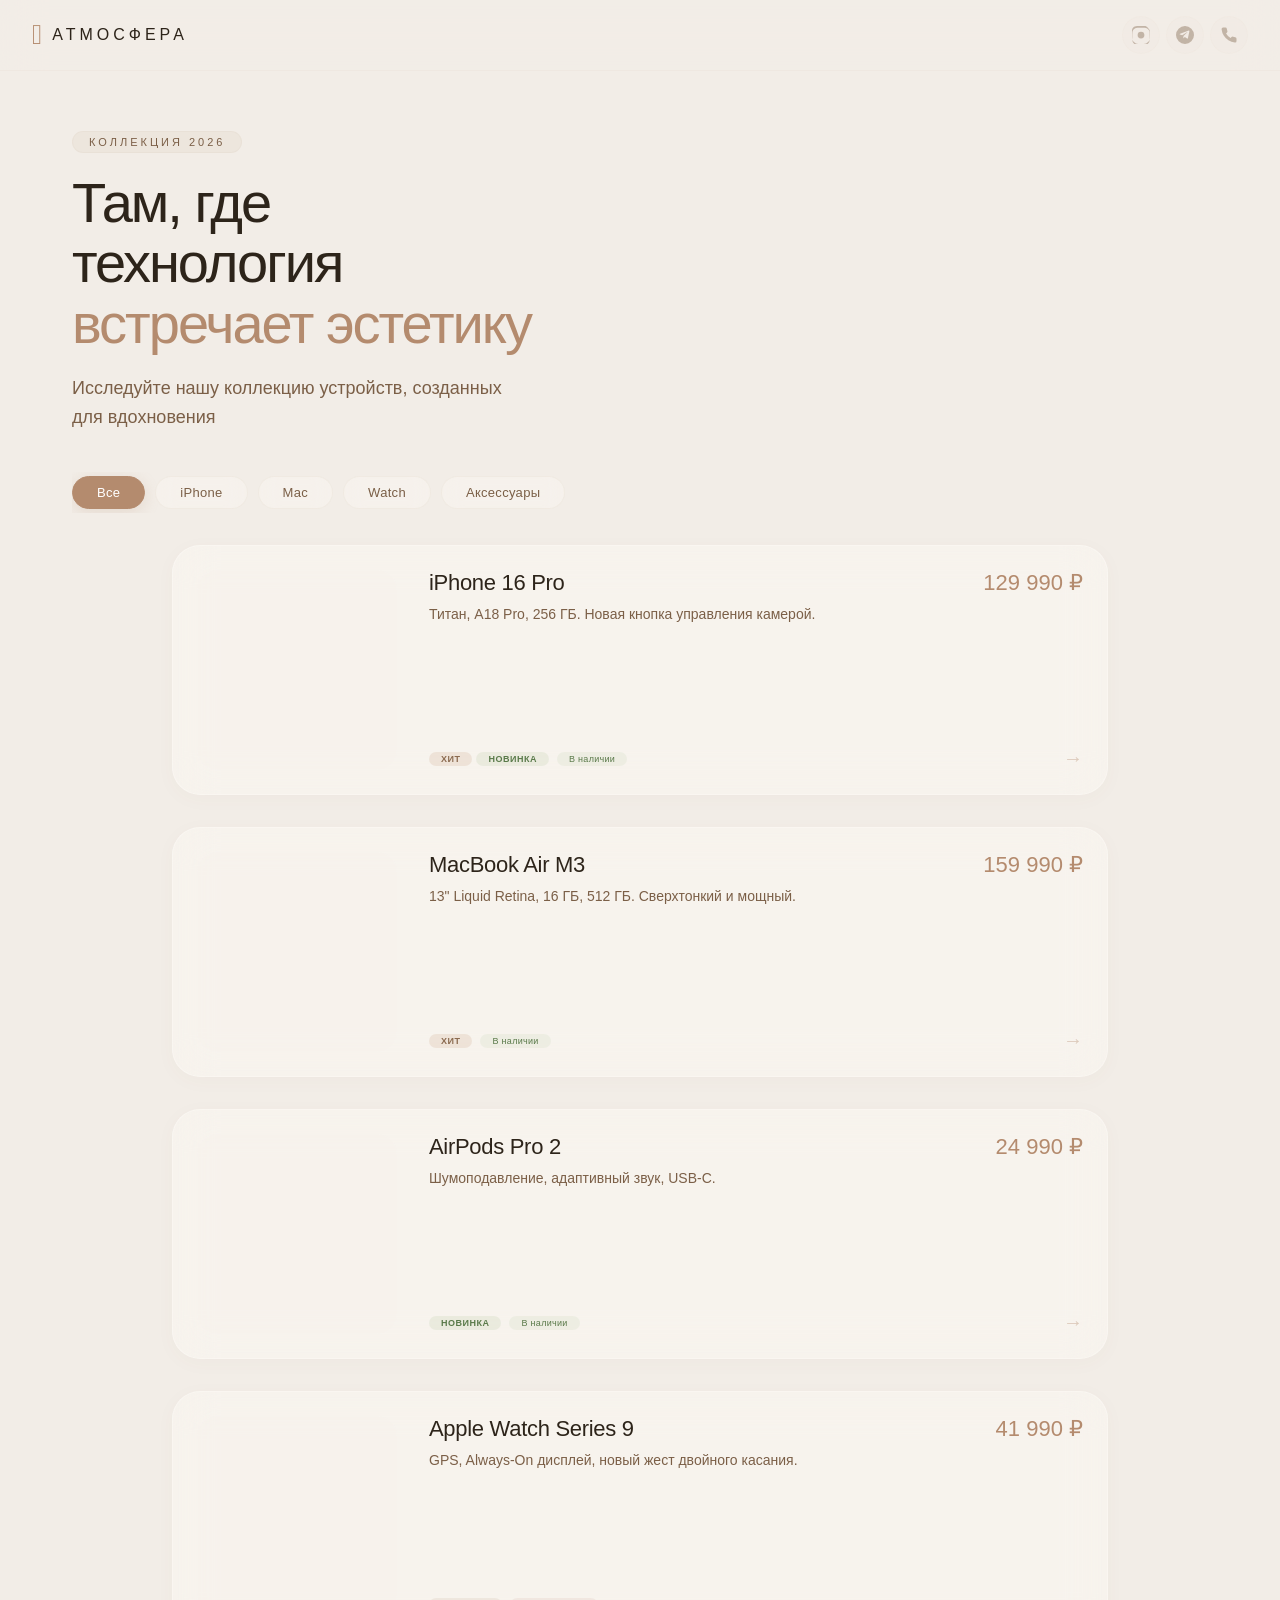
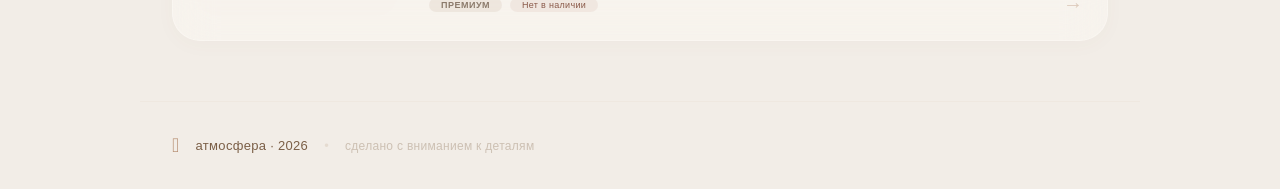
==== commit 28eedfa2: "Update index.html" ====
--- a/index.html
+++ b/index.html
@@ -3,51 +3,55 @@
 <head>
     <meta charset="UTF-8">
     <meta name="viewport" content="width=device-width, initial-scale=1.0, viewport-fit=cover">
-    <title>Apple Store · Эстетика</title>
+    <title>Apple · Атмосфера</title>
     <link rel="stylesheet" href="style.css">
 </head>
 <body>
-    <!-- Декоративный градиентный фон -->
-    <div class="bg-glow"></div>
-    <div class="bg-glow-2"></div>
+    <!-- Верхняя панель с логотипом -->
+    <div class="top-bar">
+        <div class="logo">
+            <span class="logo-icon"></span>
+            <span class="logo-text">атмосфера</span>
+        </div>
+        <div class="top-contacts">
+            <a href="#" class="top-contact disabled">
+                <svg viewBox="0 0 24 24"><path d="M12 2.2c3.2 0 3.6 0 4.9.1 1.2.1 2 .3 2.7.6.7.3 1.3.8 1.9 1.4s1.1 1.2 1.4 1.9c.3.7.5 1.5.6 2.7.1 1.3.1 1.7.1 4.9s0 3.6-.1 4.9c-.1 1.2-.3 2-.6 2.7-.3.7-.8 1.3-1.4 1.9s-1.2 1.1-1.9 1.4c-.7.3-1.5.5-2.7.6-1.3.1-1.7.1-4.9.1s-3.6 0-4.9-.1c-1.2-.1-2-.3-2.7-.6-.7-.3-1.3-.8-1.9-1.4s-1.1-1.2-1.4-1.9c-.3-.7-.5-1.5-.6-2.7-.1-1.3-.1-1.7-.1-4.9s0-3.6.1-4.9c.1-1.2.3-2 .6-2.7.3-.7.8-1.3 1.4-1.9s1.2-1.1 1.9-1.4c.7-.3 1.5-.5 2.7-.6 1.3-.1 1.7-.1 4.9-.1zm0-2.2C8.7 0 8.3 0 6.9.1 5.5.2 4.5.4 3.6.8c-.9.4-1.7 1-2.5 1.8S.4 4.3 0 5.1C-.4 6-.6 7-.7 8.4.1 9.8 0 10.2 0 12s0 2.2.1 3.6c.1 1.4.3 2.4.7 3.3.4.9 1 1.7 1.8 2.5s1.6 1.4 2.5 1.8c.9.4 1.9.6 3.3.7 1.4.1 1.8.1 3.6.1s2.2 0 3.6-.1c1.4-.1 2.4-.3 3.3-.7.9-.4 1.7-1 2.5-1.8s1.4-1.6 1.8-2.5c.4-.9.6-1.9.7-3.3.1-1.4.1-1.8.1-3.6s0-2.2-.1-3.6c-.1-1.4-.3-2.4-.7-3.3-.4-.9-1-1.7-1.8-2.5s-1.6-1.4-2.5-1.8C19.5.4 18.5.2 17.1.1 15.7 0 15.3 0 12 0z"/><circle cx="12" cy="12" r="4.5"/></svg>
+            </a>
+            <a href="#" class="top-contact disabled">
+                <svg viewBox="0 0 24 24"><path d="M11.944 0A12 12 0 0 0 0 12a12 12 0 0 0 12 12 12 12 0 0 0 12-12A12 12 0 0 0 12 0zm5.762 7.656l-1.826 8.607c-.146.658-.537.82-1.087.51l-3.01-2.224-1.45 1.396c-.16.16-.295.295-.605.295l.216-3.067 5.584-5.043c.243-.216-.053-.337-.377-.121l-6.897 4.343-2.972-.927c-.645-.201-.657-.645.135-.955l11.596-4.468c.537-.194 1.006.13.823.954z"/></svg>
+            </a>
+            <a href="#" class="top-contact disabled">
+                <svg viewBox="0 0 24 24"><path d="M22 16.92v3a2 2 0 0 1-2.18 2 19.79 19.79 0 0 1-8.63-3.07 19.5 19.5 0 0 1-6-6 19.79 19.79 0 0 1-3.07-8.67A2 2 0 0 1 4.11 2h3a2 2 0 0 1 2 1.72c.127.96.362 1.903.7 2.81a2 2 0 0 1-.45 2.11L8.09 9.91a16 16 0 0 0 6 6l1.27-1.27a2 2 0 0 1 2.11-.45c.907.339 1.85.574 2.81.7A2 2 0 0 1 22 16.92z"/></svg>
+            </a>
+        </div>
+    </div>
 
-    <div class="container">
-        <!-- Шапка -->
-        <header class="header">
-            <div class="header-left">
-                <div class="logo-icon"></div>
-                <div>
-                    <h1>Эстетика</h1>
-                    <p class="subtitle">Apple</p>
-                </div>
-            </div>
-            
-            <div class="contacts">
-                <a href="#" class="contact-link disabled" title="Instagram">
-                    <svg viewBox="0 0 24 24"><path d="M12 2.2c3.2 0 3.6 0 4.9.1 1.2.1 2 .3 2.7.6.7.3 1.3.8 1.9 1.4s1.1 1.2 1.4 1.9c.3.7.5 1.5.6 2.7.1 1.3.1 1.7.1 4.9s0 3.6-.1 4.9c-.1 1.2-.3 2-.6 2.7-.3.7-.8 1.3-1.4 1.9s-1.2 1.1-1.9 1.4c-.7.3-1.5.5-2.7.6-1.3.1-1.7.1-4.9.1s-3.6 0-4.9-.1c-1.2-.1-2-.3-2.7-.6-.7-.3-1.3-.8-1.9-1.4s-1.1-1.2-1.4-1.9c-.3-.7-.5-1.5-.6-2.7-.1-1.3-.1-1.7-.1-4.9s0-3.6.1-4.9c.1-1.2.3-2 .6-2.7.3-.7.8-1.3 1.4-1.9s1.2-1.1 1.9-1.4c.7-.3 1.5-.5 2.7-.6 1.3-.1 1.7-.1 4.9-.1zm0-2.2C8.7 0 8.3 0 6.9.1 5.5.2 4.5.4 3.6.8c-.9.4-1.7 1-2.5 1.8S.4 4.3 0 5.1C-.4 6-.6 7-.7 8.4.1 9.8 0 10.2 0 12s0 2.2.1 3.6c.1 1.4.3 2.4.7 3.3.4.9 1 1.7 1.8 2.5s1.6 1.4 2.5 1.8c.9.4 1.9.6 3.3.7 1.4.1 1.8.1 3.6.1s2.2 0 3.6-.1c1.4-.1 2.4-.3 3.3-.7.9-.4 1.7-1 2.5-1.8s1.4-1.6 1.8-2.5c.4-.9.6-1.9.7-3.3.1-1.4.1-1.8.1-3.6s0-2.2-.1-3.6c-.1-1.4-.3-2.4-.7-3.3-.4-.9-1-1.7-1.8-2.5s-1.6-1.4-2.5-1.8C19.5.4 18.5.2 17.1.1 15.7 0 15.3 0 12 0z"/><circle cx="12" cy="12" r="4.5"/></svg>
-                </a>
-                <a href="#" class="contact-link disabled" title="Telegram">
-                    <svg viewBox="0 0 24 24"><path d="M11.944 0A12 12 0 0 0 0 12a12 12 0 0 0 12 12 12 12 0 0 0 12-12A12 12 0 0 0 12 0zm5.762 7.656l-1.826 8.607c-.146.658-.537.82-1.087.51l-3.01-2.224-1.45 1.396c-.16.16-.295.295-.605.295l.216-3.067 5.584-5.043c.243-.216-.053-.337-.377-.121l-6.897 4.343-2.972-.927c-.645-.201-.657-.645.135-.955l11.596-4.468c.537-.194 1.006.13.823.954z"/></svg>
-                </a>
-                <a href="#" class="contact-link disabled" title="Phone">
-                    <svg viewBox="0 0 24 24"><path d="M22 16.92v3a2 2 0 0 1-2.18 2 19.79 19.79 0 0 1-8.63-3.07 19.5 19.5 0 0 1-6-6 19.79 19.79 0 0 1-3.07-8.67A2 2 0 0 1 4.11 2h3a2 2 0 0 1 2 1.72c.127.96.362 1.903.7 2.81a2 2 0 0 1-.45 2.11L8.09 9.91a16 16 0 0 0 6 6l1.27-1.27a2 2 0 0 1 2.11-.45c.907.339 1.85.574 2.81.7A2 2 0 0 1 22 16.92z"/></svg>
-                </a>
-            </div>
-        </header>
+    <!-- Главный баннер -->
+    <section class="hero">
+        <div class="hero-content">
+            <div class="hero-badge">коллекция 2026</div>
+            <h2>Там, где<br>технология<br><span class="hero-accent">встречает эстетику</span></h2>
+            <p class="hero-desc">Исследуйте нашу коллекцию устройств, созданных для вдохновения</p>
+        </div>
+    </section>
 
-        <!-- Категории -->
-        <div class="categories" id="categoriesContainer"></div>
+    <!-- Фильтр категорий (горизонтальный, стилизованный под чипсы) -->
+    <div class="filter-section">
+        <div class="filter-scroll" id="categoriesContainer">
+            <!-- Категории будут загружены из localStorage -->
+        </div>
+    </div>
 
-        <!-- Сетка товаров -->
-        <div class="product-grid" id="productGrid"></div>
-    </div>
+    <!-- Лента товаров (вертикальная) -->
+    <section class="product-feed" id="productGrid">
+        <!-- Товары загружаются динамически -->
+    </section>
 
     <!-- Модальное окно -->
     <div class="product-modal" id="productModal">
         <div class="modal-overlay" onclick="closeProductModal()"></div>
         <div class="modal-content">
             <button class="modal-close" onclick="closeProductModal()">✕</button>
-            
             <div class="modal-image-container">
                 <img id="modalImage" src="" alt="" class="modal-image">
                 <div class="modal-image-nav">
@@ -56,15 +60,12 @@
                     <button class="modal-nav-btn next" onclick="changeImage(1)">›</button>
                 </div>
             </div>
-            
             <div class="modal-info">
                 <div class="modal-header">
                     <h2 id="modalName"></h2>
                     <span id="modalPrice" class="modal-price"></span>
                 </div>
-                
                 <div class="modal-specs" id="modalSpecs"></div>
-                
                 <div class="modal-tags" id="modalTags"></div>
                 <div class="modal-stock" id="modalStock"></div>
                 <p id="modalDesc" class="modal-desc"></p>
@@ -72,6 +73,16 @@
         </div>
     </div>
 
+    <!-- Футер -->
+    <footer class="footer">
+        <div class="footer-content">
+            <span></span>
+            <p>атмосфера · 2026</p>
+            <span class="footer-dot">•</span>
+            <span class="footer-meta">сделано с вниманием к деталям</span>
+        </div>
+    </footer>
+
     <script src="script.js"></script>
 </body>
 </html>
--- a/style.css
+++ b/style.css
@@ -7,223 +7,219 @@
 
 body {
     min-height: 100vh;
-    background: #f5f0ea;
-    overflow-x: hidden;
+    background: #f2ede7;
     color: #2d241a;
     -webkit-font-smoothing: antialiased;
-    padding: 0 20px 40px;
-    position: relative;
-}
-
-/* Декоративные градиенты */
-.bg-glow {
-    position: fixed;
-    top: -200px;
-    right: -200px;
-    width: 600px;
-    height: 600px;
-    background: radial-gradient(circle, rgba(200, 170, 140, 0.15) 0%, transparent 70%);
-    border-radius: 50%;
-    z-index: -1;
-    pointer-events: none;
-}
-
-.bg-glow-2 {
-    position: fixed;
-    bottom: -200px;
-    left: -200px;
-    width: 500px;
-    height: 500px;
-    background: radial-gradient(circle, rgba(180, 150, 120, 0.1) 0%, transparent 70%);
-    border-radius: 50%;
-    z-index: -1;
-    pointer-events: none;
-}
-
-.container {
-    max-width: 1200px;
-    margin: 0 auto;
-    padding: 24px 0 40px;
-    position: relative;
-}
-
-/* ===== ШАПКА ===== */
-.header {
+}
+
+/* ===== ВЕРХНЯЯ ПАНЕЛЬ ===== */
+.top-bar {
+    position: sticky;
+    top: 0;
+    z-index: 100;
     display: flex;
     justify-content: space-between;
     align-items: center;
-    padding: 20px 28px;
-    background: rgba(255, 252, 248, 0.7);
+    padding: 16px 32px;
+    background: rgba(242, 237, 231, 0.85);
     backdrop-filter: blur(20px);
     -webkit-backdrop-filter: blur(20px);
-    border-radius: 24px;
-    margin-bottom: 32px;
-    border: 1px solid rgba(255, 252, 248, 0.3);
-    box-shadow: 0 8px 32px rgba(120, 90, 60, 0.06);
-}
-
-.header-left {
-    display: flex;
-    align-items: center;
-    gap: 14px;
+    border-bottom: 1px solid rgba(180, 150, 120, 0.06);
+}
+
+.logo {
+    display: flex;
+    align-items: center;
+    gap: 10px;
 }
 
 .logo-icon {
-    font-size: 32px;
+    font-size: 28px;
     font-weight: 300;
     color: #b48b6e;
     line-height: 1;
 }
 
-.header h1 {
-    font-size: 26px;
+.logo-text {
+    font-size: 16px;
     font-weight: 300;
-    letter-spacing: 2px;
+    letter-spacing: 4px;
+    text-transform: uppercase;
     color: #2d241a;
-    margin: 0;
-}
-
-.header h1 span {
+}
+
+.top-contacts {
+    display: flex;
+    gap: 6px;
+}
+
+.top-contact {
+    display: flex;
+    align-items: center;
+    justify-content: center;
+    width: 38px;
+    height: 38px;
+    border-radius: 50%;
+    background: rgba(180, 150, 120, 0.06);
+    border: 1px solid rgba(180, 150, 120, 0.04);
+    color: #7b5f47;
+    text-decoration: none;
+    cursor: not-allowed;
+    opacity: 0.4;
+    transition: all 0.3s;
+}
+
+.top-contact svg {
+    width: 18px;
+    height: 18px;
+    fill: #7b5f47;
+}
+
+.top-contact.disabled {
+    pointer-events: none;
+}
+
+/* ===== ГЕРОЙ-БАННЕР ===== */
+.hero {
+    padding: 60px 32px 40px;
+    max-width: 1200px;
+    margin: 0 auto;
+}
+
+.hero-content {
+    max-width: 700px;
+}
+
+.hero-badge {
+    display: inline-block;
+    padding: 4px 16px;
+    border-radius: 40px;
+    background: rgba(180, 150, 120, 0.08);
+    border: 1px solid rgba(180, 150, 120, 0.06);
+    font-size: 11px;
     font-weight: 400;
-    color: #b48b6e;
-}
-
-.subtitle {
-    font-size: 11px;
+    letter-spacing: 3px;
+    text-transform: uppercase;
+    color: #7b5f47;
+    margin-bottom: 20px;
+}
+
+.hero h2 {
+    font-size: 56px;
+    font-weight: 300;
+    line-height: 1.08;
+    letter-spacing: -2px;
+    color: #2d241a;
+}
+
+.hero-accent {
     color: #b48b6e;
     font-weight: 400;
-    letter-spacing: 4px;
-    text-transform: uppercase;
-    margin-top: -2px;
-}
-
-/* ===== КОНТАКТЫ ===== */
-.contacts {
-    display: flex;
-    gap: 8px;
-}
-
-.contact-link {
-    display: flex;
-    align-items: center;
-    justify-content: center;
-    width: 44px;
-    height: 44px;
-    border-radius: 50%;
-    background: rgba(245, 240, 234, 0.5);
-    border: 1px solid rgba(180, 140, 110, 0.1);
+}
+
+.hero-desc {
+    font-size: 18px;
+    font-weight: 300;
     color: #7b5f47;
-    text-decoration: none;
-    transition: all 0.3s;
-    cursor: not-allowed;
-    opacity: 0.5;
-}
-
-.contact-link svg {
-    width: 20px;
-    height: 20px;
-    fill: #7b5f47;
-}
-
-.contact-link.disabled {
-    pointer-events: none;
-    opacity: 0.4;
-}
-
-/* ===== КАТЕГОРИИ ===== */
-.categories {
-    display: flex;
-    gap: 8px;
+    margin-top: 20px;
+    max-width: 440px;
+    line-height: 1.6;
+}
+
+/* ===== ФИЛЬТР (категории) ===== */
+.filter-section {
+    padding: 0 32px 32px;
+    max-width: 1200px;
+    margin: 0 auto;
+}
+
+.filter-scroll {
+    display: flex;
+    gap: 10px;
     overflow-x: auto;
-    padding: 4px 0 24px;
+    padding: 4px 0;
     scrollbar-width: none;
     -webkit-overflow-scrolling: touch;
 }
 
-.categories::-webkit-scrollbar {
+.filter-scroll::-webkit-scrollbar {
     display: none;
 }
 
-.cat {
+.filter-chip {
     padding: 8px 24px;
     border-radius: 40px;
-    border: 1px solid rgba(180, 140, 110, 0.1);
-    background: rgba(255, 252, 248, 0.4);
+    border: 1px solid rgba(180, 150, 120, 0.08);
+    background: rgba(255, 252, 248, 0.3);
     backdrop-filter: blur(10px);
-    -webkit-backdrop-filter: blur(10px);
     color: #7b5f47;
     font-size: 13px;
     font-weight: 400;
     cursor: pointer;
     white-space: nowrap;
     transition: all 0.3s ease;
-    letter-spacing: 0.5px;
+    letter-spacing: 0.3px;
     -webkit-tap-highlight-color: transparent;
 }
 
-.cat:hover {
-    background: rgba(255, 252, 248, 0.7);
-    border-color: rgba(180, 140, 110, 0.2);
-    transform: translateY(-1px);
-}
-
-.cat.active {
+.filter-chip:hover {
+    background: rgba(255, 252, 248, 0.6);
+    border-color: rgba(180, 150, 120, 0.15);
+}
+
+.filter-chip.active {
     background: #b48b6e;
     border-color: #b48b6e;
     color: #fff;
-    box-shadow: 0 4px 16px rgba(180, 140, 110, 0.25);
-}
-
-.cat:active {
+    box-shadow: 0 4px 16px rgba(180, 140, 110, 0.2);
+}
+
+.filter-chip:active {
     transform: scale(0.95);
 }
 
-/* ===== СЕТКА ТОВАРОВ ===== */
-.product-grid {
-    display: grid;
-    grid-template-columns: repeat(auto-fill, minmax(260px, 1fr));
-    gap: 24px;
-    padding: 4px 0;
-}
-
-.product-card {
-    background: rgba(255, 252, 248, 0.6);
+/* ===== ЛЕНТА ТОВАРОВ (вертикальная) ===== */
+.product-feed {
+    max-width: 1000px;
+    margin: 0 auto;
+    padding: 0 32px 60px;
+    display: flex;
+    flex-direction: column;
+    gap: 32px;
+}
+
+.product-row {
+    display: flex;
+    gap: 32px;
+    background: rgba(255, 252, 248, 0.4);
     backdrop-filter: blur(20px);
     -webkit-backdrop-filter: blur(20px);
-    border-radius: 24px;
-    border: 1px solid rgba(255, 252, 248, 0.4);
-    padding: 18px 18px 20px;
+    border-radius: 28px;
+    border: 1px solid rgba(255, 252, 248, 0.3);
+    padding: 24px;
     transition: all 0.5s cubic-bezier(0.25, 0.46, 0.45, 0.94);
     opacity: 0;
     transform: translateY(30px);
-    animation: cardAppear 0.7s cubic-bezier(0.25, 0.46, 0.45, 0.94) forwards;
+    animation: rowAppear 0.7s cubic-bezier(0.25, 0.46, 0.45, 0.94) forwards;
     cursor: pointer;
-    display: flex;
-    flex-direction: column;
-    box-shadow: 0 4px 20px rgba(120, 90, 60, 0.04);
-}
-
-.product-card:hover {
-    transform: translateY(-8px);
-    background: rgba(255, 252, 248, 0.85);
-    box-shadow: 0 16px 48px rgba(120, 90, 60, 0.08);
-    border-color: rgba(180, 140, 110, 0.15);
-}
-
-.product-card:nth-child(1) { animation-delay: 0.03s; }
-.product-card:nth-child(2) { animation-delay: 0.06s; }
-.product-card:nth-child(3) { animation-delay: 0.09s; }
-.product-card:nth-child(4) { animation-delay: 0.12s; }
-.product-card:nth-child(5) { animation-delay: 0.15s; }
-.product-card:nth-child(6) { animation-delay: 0.18s; }
-.product-card:nth-child(7) { animation-delay: 0.21s; }
-.product-card:nth-child(8) { animation-delay: 0.24s; }
-.product-card:nth-child(9) { animation-delay: 0.27s; }
-.product-card:nth-child(10) { animation-delay: 0.30s; }
-.product-card:nth-child(11) { animation-delay: 0.33s; }
-.product-card:nth-child(12) { animation-delay: 0.36s; }
-
-@keyframes cardAppear {
+    box-shadow: 0 4px 20px rgba(120, 90, 60, 0.03);
+}
+
+.product-row:hover {
+    transform: translateY(-4px);
+    background: rgba(255, 252, 248, 0.7);
+    box-shadow: 0 12px 40px rgba(120, 90, 60, 0.06);
+    border-color: rgba(180, 150, 120, 0.1);
+}
+
+.product-row:nth-child(1) { animation-delay: 0.04s; }
+.product-row:nth-child(2) { animation-delay: 0.08s; }
+.product-row:nth-child(3) { animation-delay: 0.12s; }
+.product-row:nth-child(4) { animation-delay: 0.16s; }
+.product-row:nth-child(5) { animation-delay: 0.20s; }
+.product-row:nth-child(6) { animation-delay: 0.24s; }
+
+@keyframes rowAppear {
     0% {
         opacity: 0;
         transform: translateY(30px) scale(0.98);
@@ -234,100 +230,82 @@
     }
 }
 
-.skeleton {
-    background: rgba(255, 252, 248, 0.4);
-    backdrop-filter: blur(20px);
-    border-radius: 24px;
-    padding: 18px;
-    border: 1px solid rgba(255, 252, 248, 0.2);
-    animation: skeletonPulse 1.5s ease-in-out infinite;
-}
-
-.skeleton-image {
+.row-image {
+    flex: 0 0 200px;
+    height: 200px;
+    border-radius: 20px;
+    overflow: hidden;
+    background: rgba(245, 240, 234, 0.2);
+}
+
+.row-image img {
     width: 100%;
-    height: 220px;
-    border-radius: 16px;
-    background: rgba(200, 180, 160, 0.15);
-}
-
-.skeleton-text {
-    height: 20px;
-    background: rgba(200, 180, 160, 0.1);
-    border-radius: 8px;
-    margin: 16px 0 8px;
-}
-
-.skeleton-text.short {
-    width: 60%;
-    height: 14px;
-}
-
-@keyframes skeletonPulse {
-    0%, 100% { opacity: 0.5; }
-    50% { opacity: 0.8; }
-}
-
-.product-image {
-    width: 100%;
-    height: 220px;
+    height: 100%;
     object-fit: contain;
-    border-radius: 16px;
-    background: rgba(245, 240, 234, 0.3);
-    padding: 8px;
+    padding: 12px;
     transition: transform 0.5s;
 }
 
-.product-card:hover .product-image {
-    transform: scale(1.02);
-}
-
-.product-name {
-    font-size: 18px;
+.product-row:hover .row-image img {
+    transform: scale(1.04);
+}
+
+.row-info {
+    flex: 1;
+    display: flex;
+    flex-direction: column;
+    justify-content: space-between;
+    min-width: 0;
+}
+
+.row-header {
+    display: flex;
+    justify-content: space-between;
+    align-items: flex-start;
+    gap: 16px;
+    flex-wrap: wrap;
+}
+
+.row-name {
+    font-size: 22px;
     font-weight: 500;
-    margin: 14px 0 2px;
-    letter-spacing: -0.2px;
+    letter-spacing: -0.3px;
     color: #2d241a;
 }
 
-.product-price {
-    font-size: 20px;
-    font-weight: 600;
+.row-price {
+    font-size: 22px;
+    font-weight: 500;
     color: #b48b6e;
-    margin-bottom: 8px;
-}
-
-.product-desc {
-    font-size: 13px;
+    white-space: nowrap;
+}
+
+.row-desc {
+    font-size: 14px;
+    font-weight: 300;
     color: #7b5f47;
     line-height: 1.5;
-    flex: 1;
+    margin: 8px 0 12px;
     display: -webkit-box;
     -webkit-line-clamp: 2;
     -webkit-box-orient: vertical;
     overflow: hidden;
-    font-weight: 300;
-}
-
-/* ===== МЕТКИ ТОВАРОВ ===== */
-.product-footer {
-    display: flex;
-    justify-content: space-between;
-    align-items: center;
-    margin-top: 12px;
-    padding-top: 12px;
-    border-top: 1px solid rgba(180, 140, 110, 0.08);
-    flex-wrap: nowrap;
+}
+
+.row-meta {
+    display: flex;
+    flex-wrap: wrap;
+    align-items: center;
     gap: 8px;
 }
 
-.product-tags {
-    display: flex;
+.row-tags {
+    display: flex;
+    gap: 4px;
     flex-wrap: wrap;
-    gap: 4px;
-    flex: 1;
-}
-
-.product-tag {
+}
+
+.row-tag {
     display: inline-block;
     padding: 2px 12px;
     border-radius: 40px;
@@ -335,44 +313,81 @@
     font-weight: 600;
     text-transform: uppercase;
     letter-spacing: 0.5px;
-    white-space: nowrap;
-    flex-shrink: 0;
-}
-
-.product-tag.hit {
-    background: rgba(200, 160, 130, 0.2);
-    color: #8b6b50;
-}
-
-.product-tag.new {
-    background: rgba(180, 200, 160, 0.2);
-    color: #5a7a4a;
-}
-
-.product-tag.premium {
-    background: rgba(200, 180, 160, 0.2);
-    color: #8b7a6a;
-}
-
-.product-stock {
+}
+
+.row-tag.hit { background: rgba(200, 160, 130, 0.2); color: #8b6b50; }
+.row-tag.new { background: rgba(180, 200, 160, 0.2); color: #5a7a4a; }
+.row-tag.premium { background: rgba(200, 180, 160, 0.2); color: #8b7a6a; }
+
+.row-stock {
     display: inline-block;
     padding: 2px 12px;
     border-radius: 40px;
     font-size: 9px;
     font-weight: 500;
-    white-space: nowrap;
-    flex-shrink: 0;
     letter-spacing: 0.3px;
 }
 
-.product-stock.in-stock {
+.row-stock.in-stock {
     background: rgba(180, 200, 160, 0.15);
     color: #5a7a4a;
 }
 
-.product-stock.out-of-stock {
+.row-stock.out-of-stock {
     background: rgba(200, 160, 150, 0.15);
     color: #8a5a4a;
+}
+
+.row-arrow {
+    color: #b48b6e;
+    font-size: 20px;
+    opacity: 0.4;
+    transition: all 0.3s;
+    margin-left: auto;
+    align-self: center;
+}
+
+.product-row:hover .row-arrow {
+    opacity: 1;
+    transform: translateX(4px);
+}
+
+/* Скелетон для загрузки */
+.skeleton-row {
+    display: flex;
+    gap: 32px;
+    background: rgba(255, 252, 248, 0.2);
+    border-radius: 28px;
+    padding: 24px;
+    animation: skeletonPulse 1.5s ease-in-out infinite;
+}
+
+.skeleton-row .sk-image {
+    flex: 0 0 200px;
+    height: 200px;
+    border-radius: 20px;
+    background: rgba(200, 180, 160, 0.08);
+}
+
+.skeleton-row .sk-info {
+    flex: 1;
+    display: flex;
+    flex-direction: column;
+    gap: 12px;
+}
+
+.skeleton-row .sk-line {
+    height: 20px;
+    background: rgba(200, 180, 160, 0.06);
+    border-radius: 8px;
+}
+
+.skeleton-row .sk-line.short { width: 60%; height: 14px; }
+.skeleton-row .sk-line.tiny { width: 40%; height: 12px; }
+
+@keyframes skeletonPulse {
+    0%, 100% { opacity: 0.5; }
+    50% { opacity: 0.8; }
 }
 
 /* ===== МОДАЛЬНОЕ ОКНО ===== */
@@ -398,14 +413,14 @@
     left: 0;
     width: 100%;
     height: 100%;
-    background: rgba(30, 24, 18, 0.4);
-    backdrop-filter: blur(12px);
-    -webkit-backdrop-filter: blur(12px);
+    background: rgba(30, 24, 18, 0.3);
+    backdrop-filter: blur(8px);
+    -webkit-backdrop-filter: blur(8px);
 }
 
 .modal-content {
     position: relative;
-    background: rgba(255, 252, 248, 0.92);
+    background: rgba(255, 252, 248, 0.95);
     backdrop-filter: blur(40px);
     -webkit-backdrop-filter: blur(40px);
     border-radius: 28px;
@@ -416,26 +431,20 @@
     border: 1px solid rgba(255, 252, 248, 0.3);
     z-index: 1;
     animation: modalIn 0.4s cubic-bezier(0.25, 0.46, 0.45, 0.94);
-    box-shadow: 0 40px 80px rgba(30, 24, 18, 0.15);
+    box-shadow: 0 40px 80px rgba(30, 24, 18, 0.08);
 }
 
 @keyframes modalIn {
-    0% {
-        opacity: 0;
-        transform: scale(0.95) translateY(20px);
-    }
-    100% {
-        opacity: 1;
-        transform: scale(1) translateY(0);
-    }
+    0% { opacity: 0; transform: scale(0.95) translateY(20px); }
+    100% { opacity: 1; transform: scale(1) translateY(0); }
 }
 
 .modal-close {
     position: absolute;
     top: 12px;
     right: 16px;
-    background: rgba(245, 240, 234, 0.6);
-    border: 1px solid rgba(180, 140, 110, 0.05);
+    background: rgba(245, 240, 234, 0.4);
+    border: 1px solid rgba(180, 150, 120, 0.04);
     color: #2d241a;
     font-size: 20px;
     width: 40px;
@@ -450,13 +459,13 @@
 }
 
 .modal-close:hover {
-    background: rgba(245, 240, 234, 0.9);
+    background: rgba(245, 240, 234, 0.8);
 }
 
 .modal-image-container {
     position: relative;
     width: 100%;
-    background: rgba(245, 240, 234, 0.3);
+    background: rgba(245, 240, 234, 0.15);
     border-radius: 28px 28px 0 0;
     overflow: hidden;
     aspect-ratio: 16 / 10;
@@ -469,7 +478,7 @@
     width: 100%;
     height: 100%;
     object-fit: contain;
-    padding: 20px;
+    padding: 24px;
 }
 
 .modal-image-nav {
@@ -480,16 +489,15 @@
     display: flex;
     align-items: center;
     gap: 12px;
-    background: rgba(255, 252, 248, 0.8);
+    background: rgba(255, 252, 248, 0.7);
     backdrop-filter: blur(20px);
-    -webkit-backdrop-filter: blur(20px);
     padding: 4px 12px;
     border-radius: 40px;
     border: 1px solid rgba(255, 252, 248, 0.3);
 }
 
 .modal-nav-btn {
-    background: rgba(245, 240, 234, 0.5);
+    background: rgba(245, 240, 234, 0.3);
     border: none;
     color: #2d241a;
     width: 32px;
@@ -498,13 +506,10 @@
     font-size: 18px;
     cursor: pointer;
     transition: 0.3s;
-    display: flex;
-    align-items: center;
-    justify-content: center;
 }
 
 .modal-nav-btn:hover {
-    background: rgba(245, 240, 234, 0.9);
+    background: rgba(245, 240, 234, 0.7);
 }
 
 .image-counter {
@@ -525,7 +530,6 @@
     align-items: flex-start;
     gap: 16px;
     flex-wrap: wrap;
-    margin-bottom: 4px;
 }
 
 .modal-header h2 {
@@ -537,7 +541,7 @@
 
 .modal-price {
     font-size: 26px;
-    font-weight: 600;
+    font-weight: 500;
     color: #b48b6e;
     white-space: nowrap;
 }
@@ -548,17 +552,17 @@
     flex-wrap: wrap;
     margin: 12px 0 16px;
     padding: 12px 0;
-    border-top: 1px solid rgba(180, 140, 110, 0.06);
-    border-bottom: 1px solid rgba(180, 140, 110, 0.06);
+    border-top: 1px solid rgba(180, 150, 120, 0.06);
+    border-bottom: 1px solid rgba(180, 150, 120, 0.06);
 }
 
 .modal-specs .spec {
-    background: rgba(245, 240, 234, 0.4);
+    background: rgba(245, 240, 234, 0.2);
     padding: 4px 14px;
     border-radius: 20px;
     font-size: 13px;
     color: #5a4a3a;
-    border: 1px solid rgba(180, 140, 110, 0.04);
+    border: 1px solid rgba(180, 150, 120, 0.04);
     display: flex;
     align-items: center;
     gap: 6px;
@@ -601,61 +605,111 @@
     font-size: 15px;
     color: #4f3a29;
     line-height: 1.7;
-    margin-top: 2px;
     font-weight: 300;
+}
+
+/* ===== ФУТЕР ===== */
+.footer {
+    max-width: 1000px;
+    margin: 0 auto;
+    padding: 32px;
+    border-top: 1px solid rgba(180, 150, 120, 0.06);
+}
+
+.footer-content {
+    display: flex;
+    align-items: center;
+    gap: 16px;
+    font-size: 13px;
+    font-weight: 300;
+    color: #7b5f47;
+    letter-spacing: 0.3px;
+}
+
+.footer-content span:first-child {
+    font-size: 20px;
+    color: #b48b6e;
+}
+
+.footer-dot {
+    color: rgba(180, 150, 120, 0.2);
+}
+
+.footer-meta {
+    font-size: 12px;
+    color: rgba(120, 90, 60, 0.3);
 }
 
 /* ===== АДАПТИВ ===== */
 @media (max-width: 768px) {
-    body {
-        padding: 0 12px 30px;
-    }
-    
-    .header {
-        padding: 16px 20px;
-        border-radius: 20px;
-        margin-bottom: 24px;
-        flex-wrap: wrap;
-        gap: 12px;
-    }
-    
-    .header h1 {
-        font-size: 22px;
-    }
-    
-    .logo-icon {
-        font-size: 26px;
-    }
-    
-    .contacts {
-        gap: 6px;
-    }
-    
-    .contact-link {
-        width: 38px;
-        height: 38px;
-    }
-    
-    .contact-link svg {
-        width: 17px;
-        height: 17px;
-    }
-    
-    .product-grid {
-        grid-template-columns: repeat(auto-fill, minmax(170px, 1fr));
+    .top-bar {
+        padding: 12px 20px;
+    }
+    
+    .logo-text {
+        font-size: 13px;
+        letter-spacing: 3px;
+    }
+    
+    .hero {
+        padding: 40px 20px 30px;
+    }
+    
+    .hero h2 {
+        font-size: 36px;
+        letter-spacing: -1px;
+    }
+    
+    .hero-desc {
+        font-size: 16px;
+    }
+    
+    .filter-section {
+        padding: 0 20px 24px;
+    }
+    
+    .product-feed {
+        padding: 0 20px 40px;
+        gap: 24px;
+    }
+    
+    .product-row {
+        flex-direction: column;
+        padding: 20px;
         gap: 16px;
-    }
-    
-    .product-image {
-        height: 170px;
-    }
-    
-    .product-name {
-        font-size: 16px;
-    }
-    
-    .product-price {
-        font-size: 17px;
+        border-radius: 24px;
+    }
+    
+    .row-image {
+        flex: 0 0 auto;
+        height: 200px;
+        width: 100%;
+    }
+    
+    .row-image img {
+        padding: 8px;
+    }
+    
+    .row-name {
+        font-size: 19px;
+    }
+    
+    .row-price {
+        font-size: 19px;
+    }
+    
+    .row-arrow {
+        display: none;
+    }
+    
+    .skeleton-row {
+        flex-direction: column;
+    }
+    
+    .skeleton-row .sk-image {
+        flex: 0 0 auto;
+        height: 200px;
+        width: 100%;
     }
     
     .modal-content {
@@ -679,67 +733,108 @@
     .modal-price {
         font-size: 22px;
     }
+    
+    .footer {
+        padding: 24px 20px;
+    }
+    
+    .footer-content {
+        font-size: 12px;
+        flex-wrap: wrap;
+        gap: 8px;
+    }
 }
 
 @media (max-width: 480px) {
-    .header {
-        padding: 14px 16px;
-        flex-direction: column;
-        align-items: flex-start;
-        gap: 10px;
-    }
-    
-    .header-left {
-        width: 100%;
-    }
-    
-    .contacts {
-        width: 100%;
-        justify-content: flex-start;
-    }
-    
-    .product-grid {
-        grid-template-columns: 1fr 1fr;
+    .top-bar {
+        padding: 10px 16px;
+    }
+    
+    .logo-icon {
+        font-size: 22px;
+    }
+    
+    .logo-text {
+        font-size: 11px;
+        letter-spacing: 2px;
+    }
+    
+    .top-contact {
+        width: 32px;
+        height: 32px;
+    }
+    
+    .top-contact svg {
+        width: 15px;
+        height: 15px;
+    }
+    
+    .hero {
+        padding: 28px 16px 20px;
+    }
+    
+    .hero h2 {
+        font-size: 28px;
+    }
+    
+    .hero-badge {
+        font-size: 9px;
+        padding: 3px 12px;
+    }
+    
+    .hero-desc {
+        font-size: 14px;
+    }
+    
+    .filter-section {
+        padding: 0 16px 18px;
+    }
+    
+    .filter-chip {
+        padding: 6px 16px;
+        font-size: 12px;
+    }
+    
+    .product-feed {
+        padding: 0 16px 30px;
+        gap: 16px;
+    }
+    
+    .product-row {
+        padding: 16px;
+        border-radius: 20px;
         gap: 12px;
     }
     
-    .product-card {
-        padding: 14px 14px 16px;
-        border-radius: 20px;
-    }
-    
-    .product-image {
-        height: 130px;
-        padding: 4px;
-    }
-    
-    .product-name {
-        font-size: 14px;
-        margin-top: 10px;
-    }
-    
-    .product-price {
-        font-size: 15px;
-    }
-    
-    .product-desc {
-        font-size: 12px;
+    .row-image {
+        height: 160px;
+    }
+    
+    .row-name {
+        font-size: 17px;
+    }
+    
+    .row-price {
+        font-size: 17px;
+    }
+    
+    .row-desc {
+        font-size: 13px;
         -webkit-line-clamp: 2;
     }
     
-    .product-tag {
+    .row-tag {
         font-size: 8px;
         padding: 1px 8px;
     }
     
-    .product-stock {
+    .row-stock {
         font-size: 8px;
         padding: 1px 8px;
     }
     
-    .cat {
-        padding: 6px 16px;
-        font-size: 12px;
+    .skeleton-row .sk-image {
+        height: 160px;
     }
     
     .modal-image-container {
@@ -762,758 +857,4 @@
         font-size: 12px;
         padding: 3px 10px;
     }
-    
-    .bg-glow, .bg-glow-2 {
-        display: none;
-    }
-}
-.header-content h1 {
-    font-size: 38px;
-    font-weight: 700;
-    letter-spacing: -0.5px;
-    color: #5a3f2b;
-}
-
-.header-content h1 span {
-    color: #b07d5e;
-}
-
-.subtitle {
-    font-size: 14px;
-    color: #7b5f47;
-    font-weight: 400;
-    letter-spacing: 2px;
-    margin-top: 4px;
-    text-transform: uppercase;
-}
-
-/* ===== КОНТАКТЫ В ШАПКЕ ===== */
-.contacts {
-    display: flex;
-    justify-content: center;
-    align-items: center;
-    gap: 12px;
-}
-
-.contact-link {
-    display: flex;
-    align-items: center;
-    justify-content: center;
-    width: 48px;
-    height: 48px;
-    border-radius: 50%;
-    background: #ede3d7;
-    border: 0.5px solid rgba(180, 140, 110, 0.1);
-    color: #5a3f2b;
-    text-decoration: none;
-    transition: all 0.3s;
-    cursor: not-allowed;
-    opacity: 0.6;
-    box-shadow: 0 4px 8px rgba(120, 80, 50, 0.08);
-}
-
-.contact-link .contact-icon {
-    width: 24px;
-    height: 24px;
-    flex-shrink: 0;
-    stroke: #5a3f2b;
-}
-
-.contact-link.disabled {
-    pointer-events: none;
-    opacity: 0.6;
-}
-
-.contact-link.disabled:hover {
-    transform: none;
-    background: #ede3d7;
-    border-color: rgba(180, 140, 110, 0.1);
-}
-
-/* ===== АДАПТИВ КОНТАКТОВ ===== */
-@media (max-width: 640px) {
-    .header {
-        flex-direction: column;
-        align-items: center;
-        text-align: center;
-        padding: 24px 20px;
-        gap: 16px;
-    }
-    
-    .header-content h1 {
-        font-size: 28px;
-    }
-    
-    .contacts {
-        gap: 10px;
-    }
-    
-    .contact-link {
-        width: 40px;
-        height: 40px;
-    }
-    
-    .contact-link .contact-icon {
-        width: 20px;
-        height: 20px;
-    }
-}
-
-@media (max-width: 480px) {
-    .header {
-        padding: 20px 16px;
-        border-radius: 24px;
-    }
-    
-    .header-content h1 {
-        font-size: 24px;
-    }
-    
-    .contacts {
-        gap: 8px;
-    }
-    
-    .contact-link {
-        width: 36px;
-        height: 36px;
-    }
-    
-    .contact-link .contact-icon {
-        width: 16px;
-        height: 16px;
-    }
-}
-
-/* ===== КАТЕГОРИИ ===== */
-.categories-wrapper {
-    padding: 0 0 20px;
-}
-
-.categories {
-    display: flex;
-    gap: 10px;
-    overflow-x: auto;
-    padding: 4px 0 8px;
-    scrollbar-width: none;
-    -webkit-overflow-scrolling: touch;
-    overscroll-behavior-x: contain;
-}
-
-.categories::-webkit-scrollbar {
-    display: none;
-}
-
-.cat {
-    padding: 10px 28px;
-    border-radius: 40px;
-    border: 0.5px solid rgba(180, 140, 110, 0.15);
-    background: #fcf8f2;
-    color: #7b5f47;
-    font-size: 14px;
-    font-weight: 500;
-    cursor: pointer;
-    white-space: nowrap;
-    transition: all 0.3s ease;
-    letter-spacing: 0.3px;
-    -webkit-tap-highlight-color: transparent;
-    box-shadow: 0 2px 8px rgba(150, 100, 60, 0.06);
-}
-
-.cat:hover {
-    transform: translateY(-2px);
-    box-shadow: 0 6px 16px rgba(150, 100, 60, 0.12);
-}
-
-.cat.active {
-    background: #b48b6e;
-    border-color: #b48b6e;
-    color: #fcf8f2;
-    box-shadow: 0 6px 16px rgba(160, 110, 70, 0.2);
-}
-
-.cat:active {
-    transform: scale(0.95);
-}
-
-/* ===== СЕТКА ТОВАРОВ ===== */
-.product-grid {
-    display: grid;
-    grid-template-columns: repeat(auto-fill, minmax(260px, 1fr));
-    gap: 24px;
-    padding: 5px 0;
-}
-
-.product-card {
-    background: #fcf8f2;
-    border-radius: 28px;
-    border: 0.5px solid rgba(180, 140, 110, 0.08);
-    padding: 20px 20px 22px;
-    transition: all 0.4s cubic-bezier(0.25, 0.46, 0.45, 0.94);
-    opacity: 0;
-    transform: translateY(30px);
-    animation: cardAppear 0.6s cubic-bezier(0.25, 0.46, 0.45, 0.94) forwards;
-    cursor: pointer;
-    display: flex;
-    flex-direction: column;
-    box-shadow: 0 8px 24px rgba(150, 100, 60, 0.08);
-}
-
-.product-card:hover {
-    transform: translateY(-6px);
-    box-shadow: 0 16px 40px rgba(150, 100, 60, 0.15);
-    border-color: rgba(180, 140, 110, 0.2);
-}
-
-.product-card:nth-child(1) { animation-delay: 0.05s; }
-.product-card:nth-child(2) { animation-delay: 0.10s; }
-.product-card:nth-child(3) { animation-delay: 0.15s; }
-.product-card:nth-child(4) { animation-delay: 0.20s; }
-.product-card:nth-child(5) { animation-delay: 0.25s; }
-.product-card:nth-child(6) { animation-delay: 0.30s; }
-.product-card:nth-child(7) { animation-delay: 0.35s; }
-.product-card:nth-child(8) { animation-delay: 0.40s; }
-.product-card:nth-child(9) { animation-delay: 0.45s; }
-.product-card:nth-child(10) { animation-delay: 0.50s; }
-.product-card:nth-child(11) { animation-delay: 0.55s; }
-.product-card:nth-child(12) { animation-delay: 0.60s; }
-
-@keyframes cardAppear {
-    0% {
-        opacity: 0;
-        transform: translateY(30px) scale(0.96);
-    }
-    100% {
-        opacity: 1;
-        transform: translateY(0) scale(1);
-    }
-}
-
-.skeleton {
-    background: #f5ede4;
-    border-radius: 28px;
-    padding: 20px;
-    border: 0.5px solid rgba(180, 140, 110, 0.05);
-    animation: skeletonPulse 1.5s ease-in-out infinite;
-}
-
-.skeleton-image {
-    width: 100%;
-    height: 220px;
-    border-radius: 20px;
-    background: #e9dfd4;
-}
-
-.skeleton-text {
-    height: 20px;
-    background: #e9dfd4;
-    border-radius: 8px;
-    margin: 16px 0 8px;
-}
-
-.skeleton-text.short {
-    width: 60%;
-    height: 16px;
-}
-
-@keyframes skeletonPulse {
-    0%, 100% { opacity: 0.4; }
-    50% { opacity: 0.8; }
-}
-
-.product-image {
-    width: 100%;
-    height: 220px;
-    object-fit: cover;
-    border-radius: 20px;
-    background: #e9dfd4;
-    pointer-events: none;
-}
-
-.product-name {
-    font-size: 19px;
-    font-weight: 600;
-    margin: 16px 0 4px;
-    letter-spacing: -0.3px;
-    color: #3e2c1b;
-}
-
-.product-price {
-    font-size: 20px;
-    font-weight: 700;
-    color: #8b5e3c;
-    margin-bottom: 10px;
-}
-
-.product-desc {
-    font-size: 14px;
-    color: #6f5540;
-    line-height: 1.5;
-    flex: 1;
-    display: -webkit-box;
-    -webkit-line-clamp: 2;
-    -webkit-box-orient: vertical;
-    overflow: hidden;
-}
-
-/* ===== МЕТКИ ТОВАРОВ ===== */
-.product-footer {
-    display: flex;
-    justify-content: space-between;
-    align-items: center;
-    margin-top: 12px;
-    padding-top: 10px;
-    border-top: 0.5px solid rgba(180, 140, 110, 0.1);
-    flex-wrap: nowrap;
-    gap: 8px;
-}
-
-.product-tags {
-    display: flex;
-    flex-wrap: wrap;
-    gap: 4px;
-    flex: 1;
-}
-
-.product-tag {
-    display: inline-block;
-    padding: 2px 12px;
-    border-radius: 40px;
-    font-size: 10px;
-    font-weight: 600;
-    text-transform: uppercase;
-    letter-spacing: 0.3px;
-    white-space: nowrap;
-    flex-shrink: 0;
-}
-
-.product-tag.hit { background: #d6b094; color: #3f281a; }
-.product-tag.new { background: #b7a084; color: #2f2016; }
-.product-tag.premium { background: #c7a78b; color: #3f2a19; }
-
-.product-stock {
-    display: inline-block;
-    padding: 2px 12px;
-    border-radius: 40px;
-    font-size: 10px;
-    font-weight: 600;
-    white-space: nowrap;
-    flex-shrink: 0;
-}
-
-.product-stock.in-stock {
-    background: #c9d4c2;
-    color: #2f402a;
-}
-
-.product-stock.out-of-stock {
-    background: #e5cdc2;
-    color: #6f3e2e;
-}
-
-/* Адаптив меток */
-@media (max-width: 480px) {
-    .product-footer {
-        flex-wrap: wrap;
-        gap: 4px;
-    }
-    
-    .product-tags {
-        flex: 1 1 100%;
-    }
-    
-    .product-tag {
-        font-size: 9px;
-        padding: 1px 10px;
-    }
-    
-    .product-stock {
-        font-size: 9px;
-        padding: 1px 10px;
-    }
-}
-
-/* ===== МОДАЛЬНОЕ ОКНО ===== */
-.product-modal {
-    display: none;
-    position: fixed;
-    top: 0;
-    left: 0;
-    width: 100%;
-    height: 100%;
-    z-index: 3000;
-    justify-content: center;
-    align-items: center;
-}
-
-.product-modal.active {
-    display: flex;
-}
-
-.modal-overlay {
-    position: absolute;
-    top: 0;
-    left: 0;
-    width: 100%;
-    height: 100%;
-    background: rgba(40, 30, 20, 0.6);
-    backdrop-filter: blur(4px);
-}
-
-.modal-content {
-    position: relative;
-    background: #fcf8f2;
-    border-radius: 32px;
-    max-width: 700px;
-    width: 92%;
-    max-height: 90vh;
-    overflow-y: auto;
-    border: 0.5px solid rgba(180, 140, 110, 0.1);
-    z-index: 1;
-    animation: modalIn 0.4s cubic-bezier(0.25, 0.46, 0.45, 0.94);
-    box-shadow: 0 30px 60px rgba(80, 50, 30, 0.3);
-}
-
-@keyframes modalIn {
-    0% {
-        opacity: 0;
-        transform: scale(0.92) translateY(20px);
-    }
-    100% {
-        opacity: 1;
-        transform: scale(1) translateY(0);
-    }
-}
-
-.modal-close {
-    position: absolute;
-    top: 12px;
-    right: 16px;
-    background: #ede3d7;
-    border: none;
-    color: #3e2c1b;
-    font-size: 22px;
-    width: 40px;
-    height: 40px;
-    border-radius: 30px;
-    cursor: pointer;
-    z-index: 10;
-    transition: 0.3s;
-    display: flex;
-    align-items: center;
-    justify-content: center;
-}
-
-.modal-close:hover {
-    background: #e3d6c8;
-}
-
-.modal-image-container {
-    position: relative;
-    width: 100%;
-    background: #e9dfd4;
-    border-radius: 32px 32px 0 0;
-    overflow: hidden;
-    aspect-ratio: 16 / 10;
-    display: flex;
-    align-items: center;
-    justify-content: center;
-}
-
-.modal-image {
-    width: 100%;
-    height: 100%;
-    object-fit: contain;
-    background: #e9dfd4;
-}
-
-.modal-image-nav {
-    position: absolute;
-    bottom: 16px;
-    left: 50%;
-    transform: translateX(-50%);
-    display: flex;
-    align-items: center;
-    gap: 12px;
-    background: rgba(252, 248, 242, 0.9);
-    backdrop-filter: blur(20px);
-    padding: 6px 12px;
-    border-radius: 30px;
-    border: 0.5px solid rgba(180, 140, 110, 0.1);
-    box-shadow: 0 4px 12px rgba(80, 50, 30, 0.1);
-}
-
-.modal-nav-btn {
-    background: #ede3d7;
-    border: none;
-    color: #3e2c1b;
-    width: 32px;
-    height: 32px;
-    border-radius: 30px;
-    font-size: 18px;
-    cursor: pointer;
-    transition: 0.3s;
-    display: flex;
-    align-items: center;
-    justify-content: center;
-}
-
-.modal-nav-btn:hover {
-    background: #e3d6c8;
-}
-
-.image-counter {
-    color: #5a3f2b;
-    font-size: 13px;
-    font-weight: 500;
-    min-width: 40px;
-    text-align: center;
-}
-
-.modal-info {
-    padding: 24px 28px 28px;
-}
-
-.modal-header {
-    display: flex;
-    justify-content: space-between;
-    align-items: flex-start;
-    gap: 16px;
-    flex-wrap: wrap;
-    margin-bottom: 8px;
-}
-
-.modal-header h2 {
-    font-size: 26px;
-    font-weight: 700;
-    letter-spacing: -0.5px;
-    color: #3e2c1b;
-}
-
-.modal-price {
-    font-size: 28px;
-    font-weight: 700;
-    color: #8b5e3c;
-    white-space: nowrap;
-    background: #f5ede4;
-    padding: 4px 16px;
-    border-radius: 30px;
-    border: 0.5px solid rgba(180, 140, 110, 0.1);
-}
-
-.modal-specs {
-    display: flex;
-    gap: 8px;
-    flex-wrap: wrap;
-    margin: 12px 0 16px;
-    padding: 12px 0;
-    border-top: 0.5px solid rgba(180, 140, 110, 0.1);
-    border-bottom: 0.5px solid rgba(180, 140, 110, 0.1);
-}
-
-.modal-specs .spec {
-    background: #f5ede4;
-    padding: 6px 16px;
-    border-radius: 20px;
-    font-size: 14px;
-    color: #5a3f2b;
-    border: 0.5px solid rgba(180, 140, 110, 0.05);
-    display: flex;
-    align-items: center;
-    gap: 6px;
-}
-
-.modal-specs .spec .label {
-    color: #7b5f47;
-    font-size: 13px;
-    font-weight: 500;
-}
-
-.modal-specs .spec .value {
-    font-weight: 500;
-    color: #3e2c1b;
-}
-
-.modal-tags {
-    display: flex;
-    gap: 6px;
-    flex-wrap: wrap;
-    margin: 10px 0 8px;
-}
-
-.modal-tag {
-    padding: 4px 14px;
-    border-radius: 40px;
-    font-size: 12px;
-    font-weight: 600;
-    text-transform: uppercase;
-    letter-spacing: 0.3px;
-}
-
-.modal-stock {
-    font-size: 15px;
-    font-weight: 500;
-    margin: 6px 0 12px;
-}
-
-.modal-desc {
-    font-size: 16px;
-    color: #4f3a29;
-    line-height: 1.7;
-    margin-top: 4px;
-}
-
-@media (max-width: 768px) {
-    .container {
-        padding: 12px 0 30px;
-    }
-    
-    .header {
-        padding: 24px 20px;
-        border-radius: 24px;
-        margin-bottom: 20px;
-    }
-    
-    .header-content h1 {
-        font-size: 28px;
-    }
-    
-    .subtitle {
-        font-size: 12px;
-        letter-spacing: 1.5px;
-    }
-    
-    .categories {
-        gap: 8px;
-        padding: 4px 0 12px;
-    }
-    
-    .cat {
-        padding: 8px 20px;
-        font-size: 13px;
-    }
-    
-    .product-grid {
-        grid-template-columns: repeat(auto-fill, minmax(180px, 1fr));
-        gap: 16px;
-    }
-    
-    .product-card {
-        padding: 16px 16px 18px;
-        border-radius: 24px;
-    }
-    
-    .product-image {
-        height: 180px;
-        border-radius: 16px;
-    }
-    
-    .product-name {
-        font-size: 17px;
-        margin-top: 12px;
-    }
-    
-    .product-price {
-        font-size: 17px;
-    }
-    
-    .product-desc {
-        font-size: 13px;
-    }
-
-    .modal-content {
-        width: 96%;
-        border-radius: 24px;
-    }
-
-    .modal-image-container {
-        border-radius: 24px 24px 0 0;
-        aspect-ratio: 16 / 12;
-    }
-
-    .modal-info {
-        padding: 20px 20px 24px;
-    }
-
-    .modal-header h2 {
-        font-size: 22px;
-    }
-
-    .modal-price {
-        font-size: 22px;
-        padding: 2px 12px;
-    }
-
-    .modal-desc {
-        font-size: 15px;
-    }
-
-    .modal-specs .spec {
-        font-size: 13px;
-        padding: 4px 12px;
-    }
-}
-
-@media (max-width: 480px) {
-    body {
-        padding: 0 10px 30px;
-    }
-    
-    .header-content h1 {
-        font-size: 22px;
-    }
-    
-    .product-grid {
-        grid-template-columns: 1fr 1fr;
-        gap: 12px;
-    }
-    
-    .product-image {
-        height: 140px;
-    }
-    
-    .product-card {
-        padding: 12px 12px 16px;
-        border-radius: 20px;
-    }
-    
-    .product-name {
-        font-size: 14px;
-        margin-top: 10px;
-    }
-    
-    .product-price {
-        font-size: 15px;
-    }
-    
-    .product-desc {
-        font-size: 12px;
-        -webkit-line-clamp: 2;
-    }
-    
-    .cat {
-        padding: 6px 16px;
-        font-size: 12px;
-    }
-
-    .modal-image-container {
-        aspect-ratio: 16 / 14;
-    }
-
-    .modal-header h2 {
-        font-size: 19px;
-    }
-
-    .modal-price {
-        font-size: 18px;
-        padding: 2px 10px;
-    }
-
-    .modal-info {
-        padding: 16px 16px 20px;
-    }
-
-    .modal-specs .spec {
-        font-size: 12px;
-        padding: 3px 10px;
-    }
-}
+}
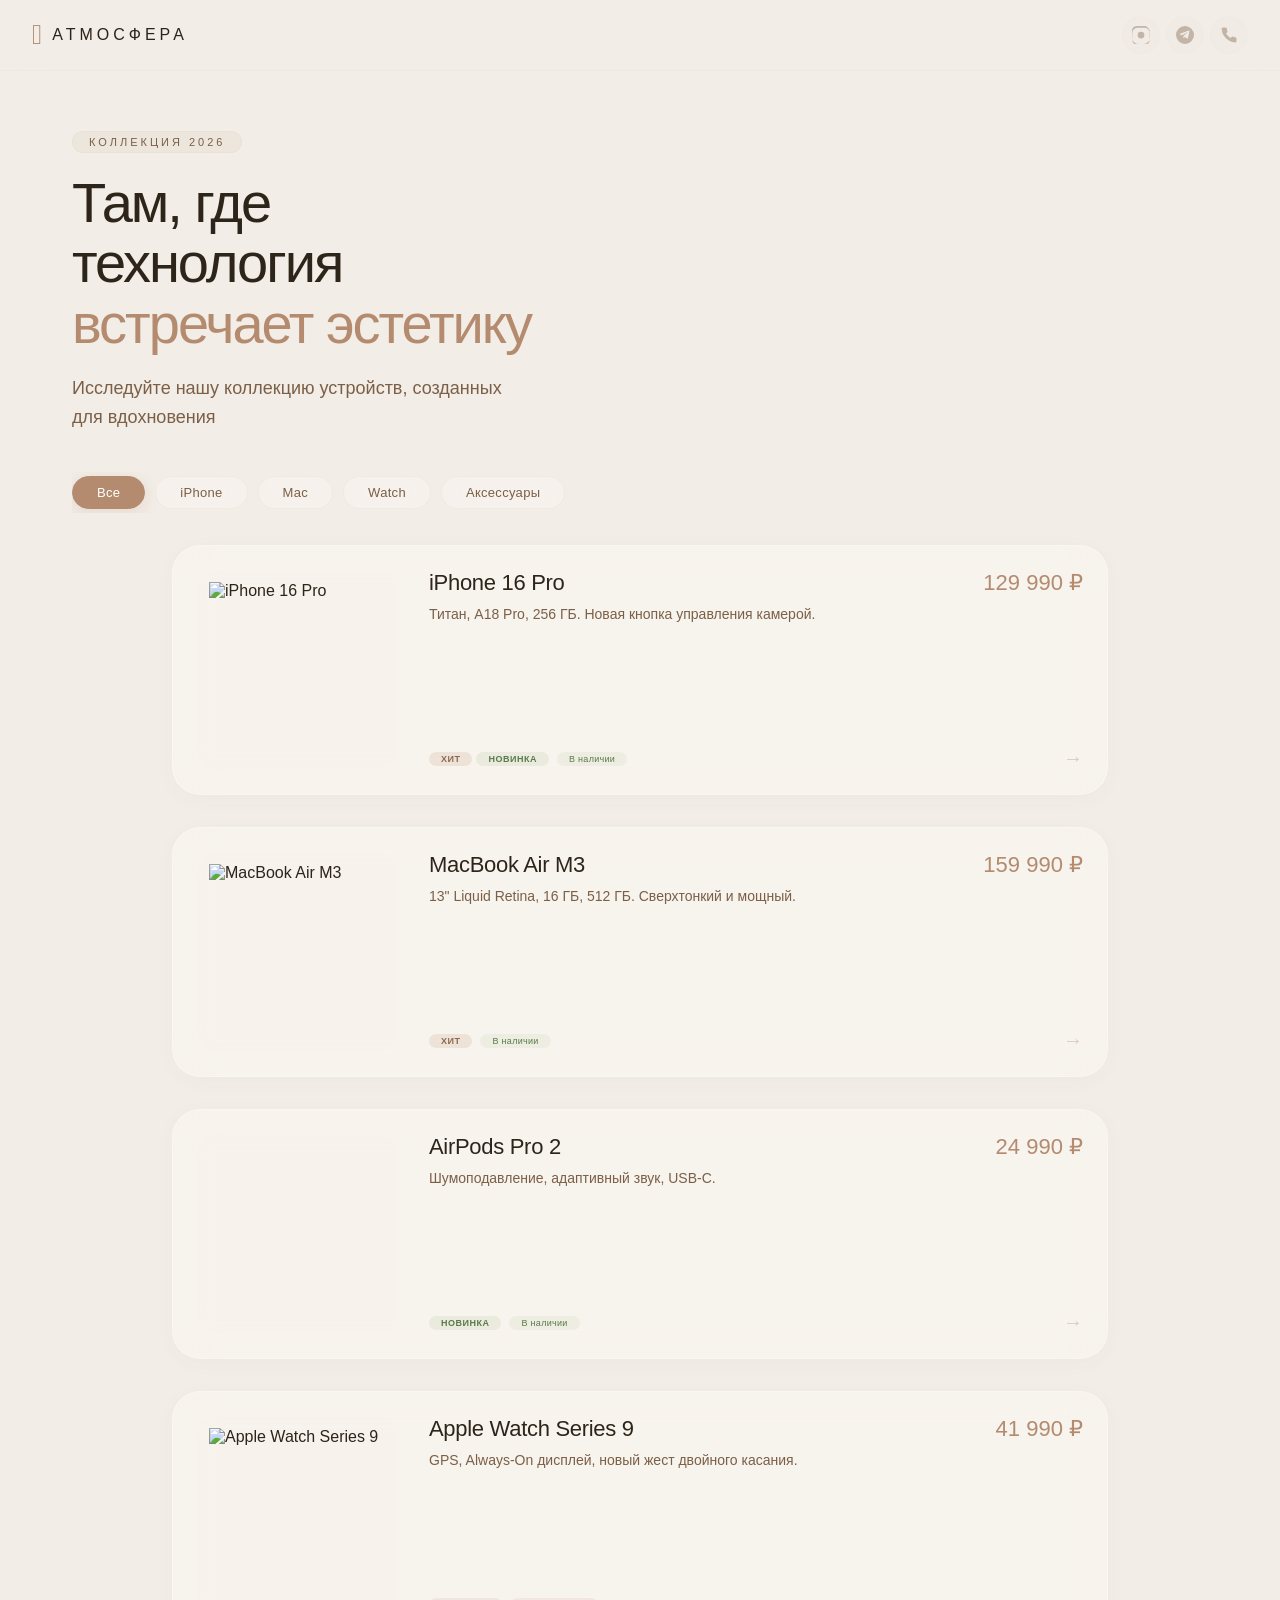
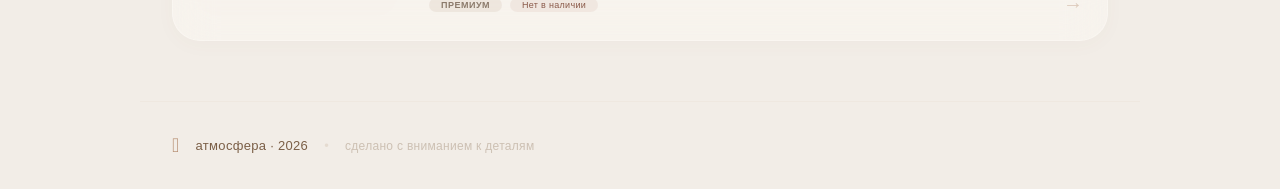
==== commit 15057bef: "Update index.html" ====
(no text change in the page or its own stylesheets)
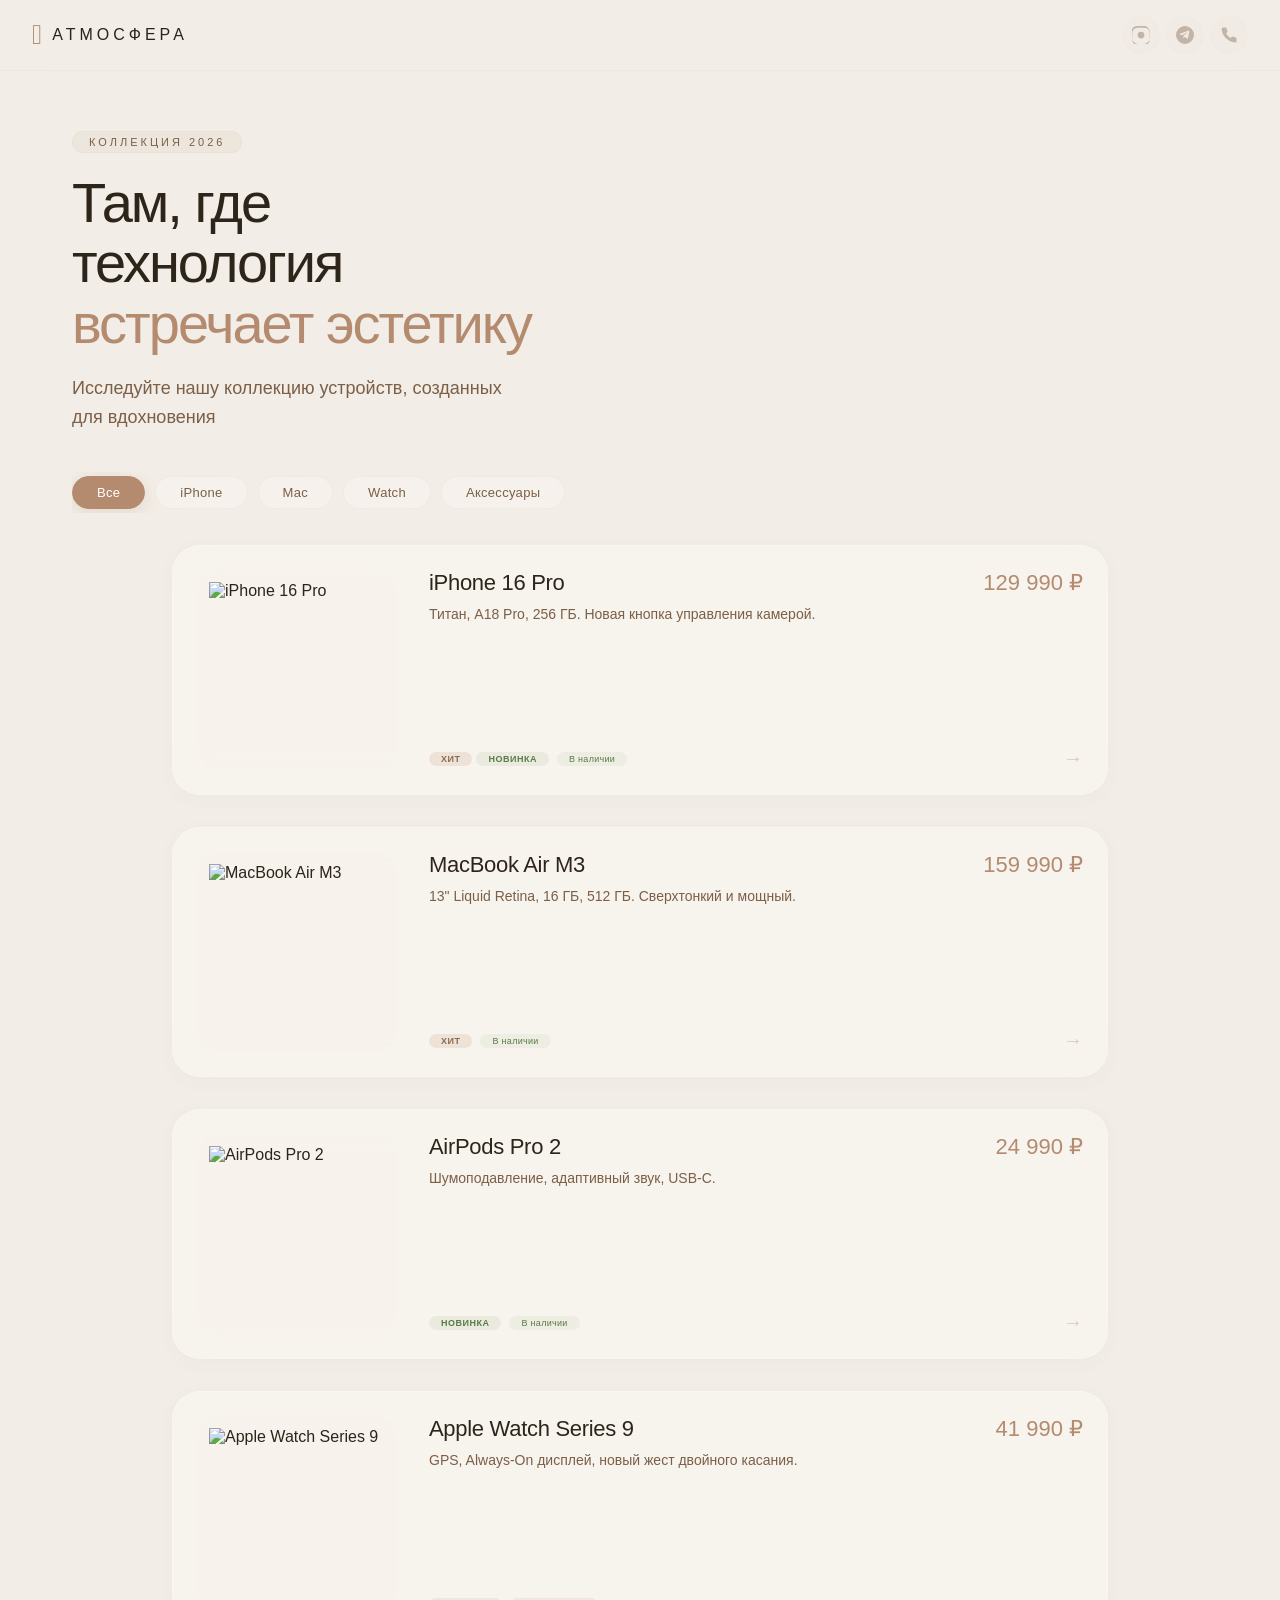
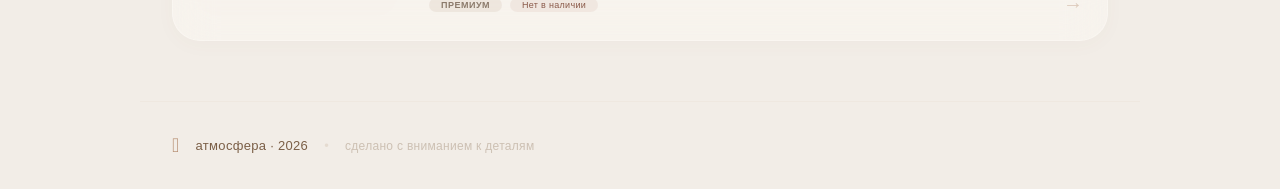
==== commit 6e98e457: "Update index.html" ====
--- a/index.html
+++ b/index.html
@@ -72,7 +72,7 @@
             </div>
         </div>
     </div>
-
+    
     <!-- Футер -->
     <footer class="footer">
         <div class="footer-content">
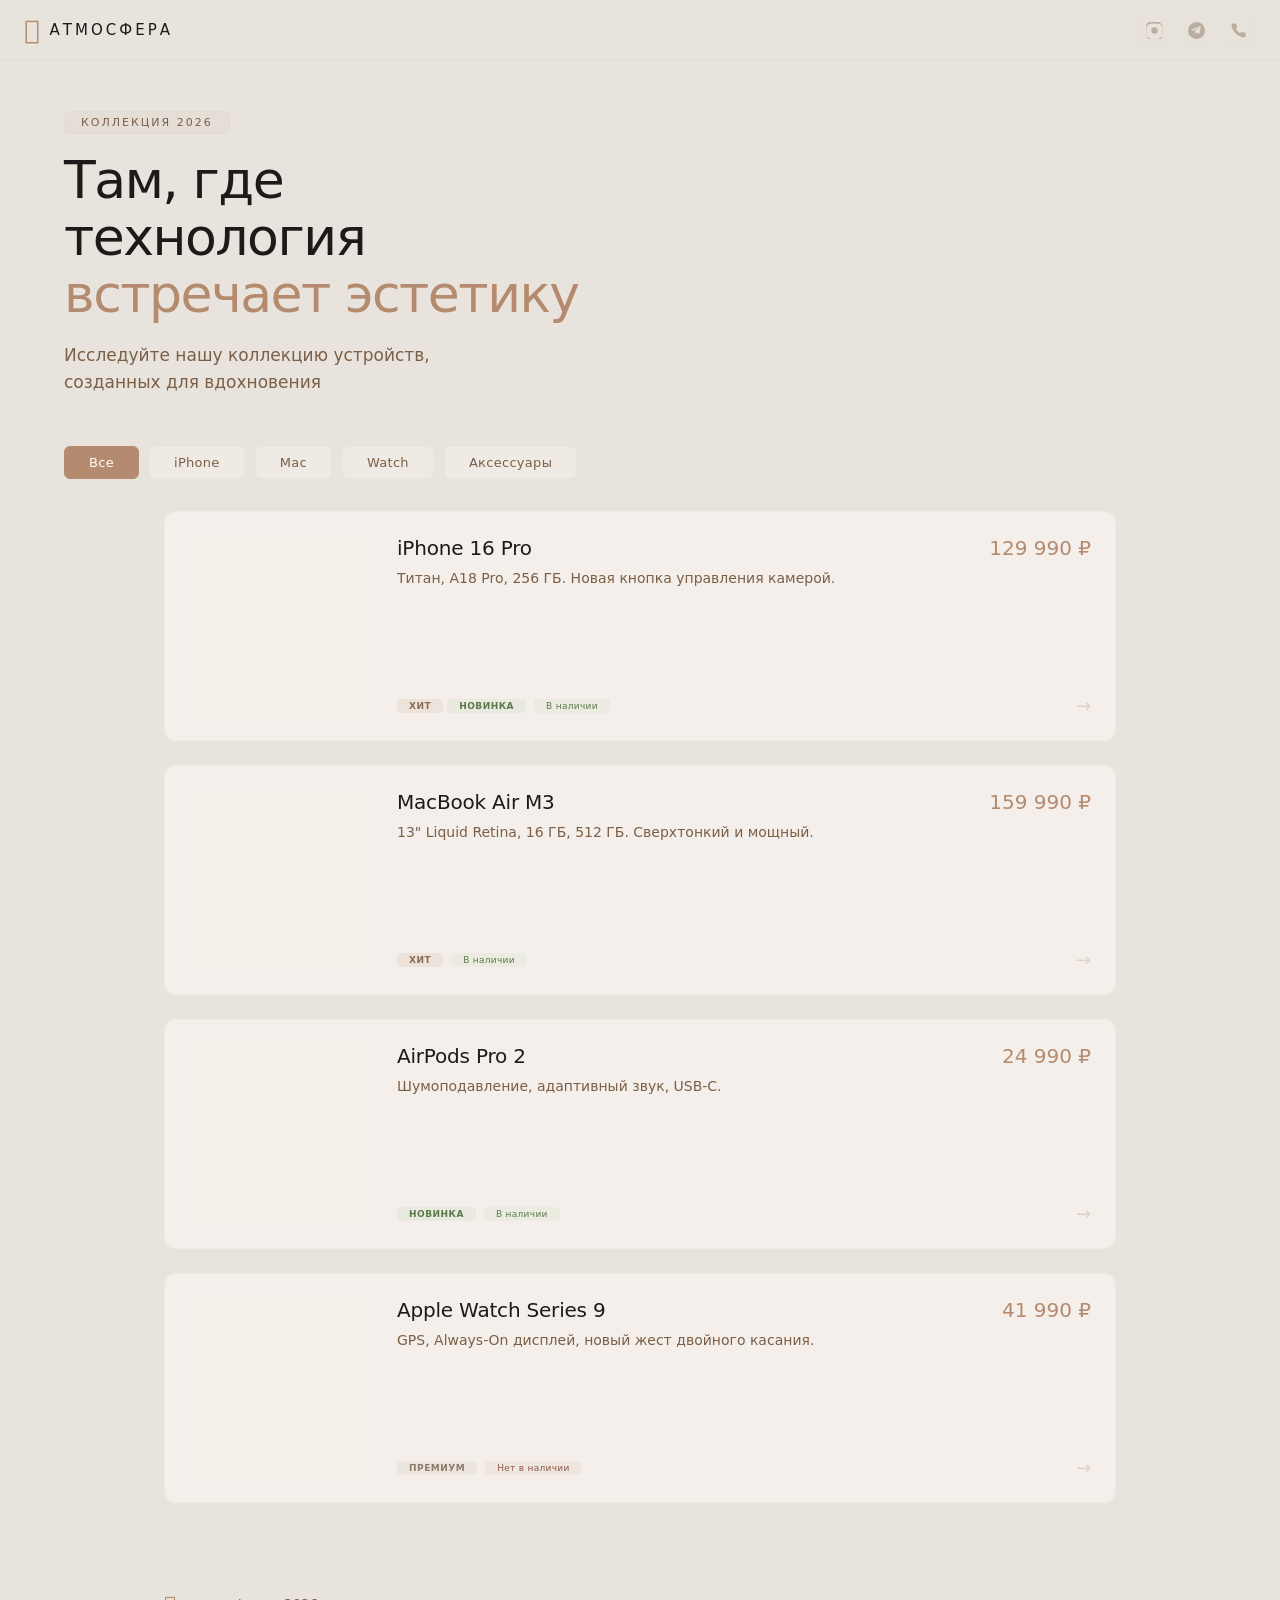
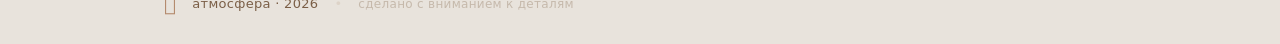
==== commit b38567a7: "Update index.html" ====
--- a/index.html
+++ b/index.html
@@ -35,7 +35,7 @@
         </div>
     </section>
 
-    <!-- Фильтр категорий (горизонтальный, стилизованный под чипсы) -->
+    <!-- Фильтр категорий -->
     <div class="filter-section">
         <div class="filter-scroll" id="categoriesContainer">
             <!-- Категории будут загружены из localStorage -->
@@ -72,7 +72,7 @@
             </div>
         </div>
     </div>
-    
+
     <!-- Футер -->
     <footer class="footer">
         <div class="footer-content">
--- a/style.css
+++ b/style.css
@@ -2,17 +2,20 @@
     margin: 0;
     padding: 0;
     box-sizing: border-box;
-    font-family: -apple-system, 'SF Pro Display', 'Helvetica Neue', sans-serif;
+    font-family: -apple-system, 'SF Pro Display', 'Helvetica Neue', system-ui, sans-serif;
+    -webkit-font-smoothing: antialiased;
+    -moz-osx-font-smoothing: grayscale;
 }
 
 body {
     min-height: 100vh;
-    background: #f2ede7;
-    color: #2d241a;
-    -webkit-font-smoothing: antialiased;
-}
-
-/* ===== ВЕРХНЯЯ ПАНЕЛЬ ===== */
+    background: #e8e3dc;
+    color: #1d1b1a;
+    padding: 0;
+    margin: 0;
+}
+
+/* ===== ВЕРХНЯЯ ПАНЕЛЬ (macOS стиль) ===== */
 .top-bar {
     position: sticky;
     top: 0;
@@ -20,11 +23,9 @@
     display: flex;
     justify-content: space-between;
     align-items: center;
-    padding: 16px 32px;
-    background: rgba(242, 237, 231, 0.85);
-    backdrop-filter: blur(20px);
-    -webkit-backdrop-filter: blur(20px);
-    border-bottom: 1px solid rgba(180, 150, 120, 0.06);
+    padding: 12px 32px;
+    background: rgba(232, 227, 220, 0.92);
+    border-bottom: 1px solid rgba(180, 150, 120, 0.08);
 }
 
 .logo {
@@ -34,18 +35,18 @@
 }
 
 .logo-icon {
-    font-size: 28px;
+    font-size: 26px;
     font-weight: 300;
     color: #b48b6e;
     line-height: 1;
 }
 
 .logo-text {
-    font-size: 16px;
-    font-weight: 300;
-    letter-spacing: 4px;
+    font-size: 15px;
+    font-weight: 400;
+    letter-spacing: 3px;
     text-transform: uppercase;
-    color: #2d241a;
+    color: #1d1b1a;
 }
 
 .top-contacts {
@@ -57,21 +58,21 @@
     display: flex;
     align-items: center;
     justify-content: center;
-    width: 38px;
-    height: 38px;
-    border-radius: 50%;
-    background: rgba(180, 150, 120, 0.06);
-    border: 1px solid rgba(180, 150, 120, 0.04);
+    width: 36px;
+    height: 36px;
+    border-radius: 6px;
+    background: rgba(180, 150, 120, 0.04);
+    border: 1px solid rgba(180, 150, 120, 0.06);
     color: #7b5f47;
     text-decoration: none;
     cursor: not-allowed;
     opacity: 0.4;
-    transition: all 0.3s;
+    transition: all 0.2s;
 }
 
 .top-contact svg {
-    width: 18px;
-    height: 18px;
+    width: 17px;
+    height: 17px;
     fill: #7b5f47;
 }
 
@@ -81,7 +82,7 @@
 
 /* ===== ГЕРОЙ-БАННЕР ===== */
 .hero {
-    padding: 60px 32px 40px;
+    padding: 50px 32px 30px;
     max-width: 1200px;
     margin: 0 auto;
 }
@@ -93,42 +94,42 @@
 .hero-badge {
     display: inline-block;
     padding: 4px 16px;
-    border-radius: 40px;
-    background: rgba(180, 150, 120, 0.08);
+    border-radius: 6px;
+    background: rgba(180, 150, 120, 0.06);
     border: 1px solid rgba(180, 150, 120, 0.06);
     font-size: 11px;
-    font-weight: 400;
-    letter-spacing: 3px;
+    font-weight: 500;
+    letter-spacing: 2px;
     text-transform: uppercase;
     color: #7b5f47;
-    margin-bottom: 20px;
+    margin-bottom: 18px;
 }
 
 .hero h2 {
-    font-size: 56px;
-    font-weight: 300;
-    line-height: 1.08;
-    letter-spacing: -2px;
-    color: #2d241a;
+    font-size: 52px;
+    font-weight: 400;
+    line-height: 1.1;
+    letter-spacing: -1.5px;
+    color: #1d1b1a;
 }
 
 .hero-accent {
     color: #b48b6e;
+    font-weight: 500;
+}
+
+.hero-desc {
+    font-size: 17px;
     font-weight: 400;
-}
-
-.hero-desc {
-    font-size: 18px;
-    font-weight: 300;
     color: #7b5f47;
-    margin-top: 20px;
+    margin-top: 18px;
     max-width: 440px;
     line-height: 1.6;
 }
 
 /* ===== ФИЛЬТР (категории) ===== */
 .filter-section {
-    padding: 0 32px 32px;
+    padding: 16px 32px 12px;
     max-width: 1200px;
     margin: 0 auto;
 }
@@ -137,7 +138,7 @@
     display: flex;
     gap: 10px;
     overflow-x: auto;
-    padding: 4px 0;
+    padding: 4px 0 8px;
     scrollbar-width: none;
     -webkit-overflow-scrolling: touch;
 }
@@ -148,18 +149,18 @@
 
 .filter-chip {
     padding: 8px 24px;
-    border-radius: 40px;
+    border-radius: 6px;
     border: 1px solid rgba(180, 150, 120, 0.08);
     background: rgba(255, 252, 248, 0.3);
-    backdrop-filter: blur(10px);
     color: #7b5f47;
     font-size: 13px;
     font-weight: 400;
     cursor: pointer;
     white-space: nowrap;
-    transition: all 0.3s ease;
+    transition: all 0.2s;
     letter-spacing: 0.3px;
     -webkit-tap-highlight-color: transparent;
+    user-select: none;
 }
 
 .filter-chip:hover {
@@ -171,45 +172,41 @@
     background: #b48b6e;
     border-color: #b48b6e;
     color: #fff;
-    box-shadow: 0 4px 16px rgba(180, 140, 110, 0.2);
 }
 
 .filter-chip:active {
-    transform: scale(0.95);
+    transform: scale(0.96);
 }
 
 /* ===== ЛЕНТА ТОВАРОВ (вертикальная) ===== */
 .product-feed {
     max-width: 1000px;
     margin: 0 auto;
-    padding: 0 32px 60px;
+    padding: 12px 32px 60px;
     display: flex;
     flex-direction: column;
-    gap: 32px;
+    gap: 24px;
 }
 
 .product-row {
     display: flex;
-    gap: 32px;
-    background: rgba(255, 252, 248, 0.4);
-    backdrop-filter: blur(20px);
-    -webkit-backdrop-filter: blur(20px);
-    border-radius: 28px;
-    border: 1px solid rgba(255, 252, 248, 0.3);
+    gap: 28px;
+    background: rgba(255, 252, 248, 0.5);
+    border-radius: 12px;
+    border: 1px solid rgba(180, 150, 120, 0.06);
     padding: 24px;
-    transition: all 0.5s cubic-bezier(0.25, 0.46, 0.45, 0.94);
+    transition: all 0.3s ease;
     opacity: 0;
     transform: translateY(30px);
-    animation: rowAppear 0.7s cubic-bezier(0.25, 0.46, 0.45, 0.94) forwards;
+    animation: rowAppear 0.5s ease forwards;
     cursor: pointer;
-    box-shadow: 0 4px 20px rgba(120, 90, 60, 0.03);
 }
 
 .product-row:hover {
-    transform: translateY(-4px);
-    background: rgba(255, 252, 248, 0.7);
-    box-shadow: 0 12px 40px rgba(120, 90, 60, 0.06);
-    border-color: rgba(180, 150, 120, 0.1);
+    transform: translateY(-3px);
+    background: rgba(255, 252, 248, 0.8);
+    border-color: rgba(180, 150, 120, 0.12);
+    box-shadow: 0 4px 20px rgba(120, 90, 60, 0.06);
 }
 
 .product-row:nth-child(1) { animation-delay: 0.04s; }
@@ -218,6 +215,10 @@
 .product-row:nth-child(4) { animation-delay: 0.16s; }
 .product-row:nth-child(5) { animation-delay: 0.20s; }
 .product-row:nth-child(6) { animation-delay: 0.24s; }
+.product-row:nth-child(7) { animation-delay: 0.28s; }
+.product-row:nth-child(8) { animation-delay: 0.32s; }
+.product-row:nth-child(9) { animation-delay: 0.36s; }
+.product-row:nth-child(10) { animation-delay: 0.40s; }
 
 @keyframes rowAppear {
     0% {
@@ -231,9 +232,9 @@
 }
 
 .row-image {
-    flex: 0 0 200px;
-    height: 200px;
-    border-radius: 20px;
+    flex: 0 0 180px;
+    height: 180px;
+    border-radius: 8px;
     overflow: hidden;
     background: rgba(245, 240, 234, 0.2);
 }
@@ -243,11 +244,11 @@
     height: 100%;
     object-fit: contain;
     padding: 12px;
-    transition: transform 0.5s;
+    transition: transform 0.4s;
 }
 
 .product-row:hover .row-image img {
-    transform: scale(1.04);
+    transform: scale(1.03);
 }
 
 .row-info {
@@ -267,14 +268,14 @@
 }
 
 .row-name {
-    font-size: 22px;
+    font-size: 20px;
     font-weight: 500;
-    letter-spacing: -0.3px;
-    color: #2d241a;
+    letter-spacing: -0.2px;
+    color: #1d1b1a;
 }
 
 .row-price {
-    font-size: 22px;
+    font-size: 20px;
     font-weight: 500;
     color: #b48b6e;
     white-space: nowrap;
@@ -282,7 +283,7 @@
 
 .row-desc {
     font-size: 14px;
-    font-weight: 300;
+    font-weight: 400;
     color: #7b5f47;
     line-height: 1.5;
     margin: 8px 0 12px;
@@ -308,40 +309,40 @@
 .row-tag {
     display: inline-block;
     padding: 2px 12px;
-    border-radius: 40px;
+    border-radius: 4px;
     font-size: 9px;
     font-weight: 600;
     text-transform: uppercase;
     letter-spacing: 0.5px;
 }
 
-.row-tag.hit { background: rgba(200, 160, 130, 0.2); color: #8b6b50; }
-.row-tag.new { background: rgba(180, 200, 160, 0.2); color: #5a7a4a; }
-.row-tag.premium { background: rgba(200, 180, 160, 0.2); color: #8b7a6a; }
+.row-tag.hit { background: rgba(200, 160, 130, 0.15); color: #8b6b50; }
+.row-tag.new { background: rgba(180, 200, 160, 0.15); color: #5a7a4a; }
+.row-tag.premium { background: rgba(200, 180, 160, 0.15); color: #8b7a6a; }
 
 .row-stock {
     display: inline-block;
     padding: 2px 12px;
-    border-radius: 40px;
+    border-radius: 4px;
     font-size: 9px;
     font-weight: 500;
     letter-spacing: 0.3px;
 }
 
 .row-stock.in-stock {
-    background: rgba(180, 200, 160, 0.15);
+    background: rgba(180, 200, 160, 0.12);
     color: #5a7a4a;
 }
 
 .row-stock.out-of-stock {
-    background: rgba(200, 160, 150, 0.15);
+    background: rgba(200, 160, 150, 0.12);
     color: #8a5a4a;
 }
 
 .row-arrow {
     color: #b48b6e;
-    font-size: 20px;
-    opacity: 0.4;
+    font-size: 18px;
+    opacity: 0.3;
     transition: all 0.3s;
     margin-left: auto;
     align-self: center;
@@ -349,24 +350,24 @@
 
 .product-row:hover .row-arrow {
     opacity: 1;
-    transform: translateX(4px);
+    transform: translateX(3px);
 }
 
 /* Скелетон для загрузки */
 .skeleton-row {
     display: flex;
-    gap: 32px;
-    background: rgba(255, 252, 248, 0.2);
-    border-radius: 28px;
+    gap: 28px;
+    background: rgba(255, 252, 248, 0.3);
+    border-radius: 12px;
     padding: 24px;
     animation: skeletonPulse 1.5s ease-in-out infinite;
 }
 
 .skeleton-row .sk-image {
-    flex: 0 0 200px;
-    height: 200px;
-    border-radius: 20px;
-    background: rgba(200, 180, 160, 0.08);
+    flex: 0 0 180px;
+    height: 180px;
+    border-radius: 8px;
+    background: rgba(200, 180, 160, 0.06);
 }
 
 .skeleton-row .sk-info {
@@ -378,8 +379,8 @@
 
 .skeleton-row .sk-line {
     height: 20px;
-    background: rgba(200, 180, 160, 0.06);
-    border-radius: 8px;
+    background: rgba(200, 180, 160, 0.05);
+    border-radius: 4px;
 }
 
 .skeleton-row .sk-line.short { width: 60%; height: 14px; }
@@ -414,28 +415,24 @@
     width: 100%;
     height: 100%;
     background: rgba(30, 24, 18, 0.3);
-    backdrop-filter: blur(8px);
-    -webkit-backdrop-filter: blur(8px);
 }
 
 .modal-content {
     position: relative;
-    background: rgba(255, 252, 248, 0.95);
-    backdrop-filter: blur(40px);
-    -webkit-backdrop-filter: blur(40px);
-    border-radius: 28px;
+    background: #f5f0ea;
+    border-radius: 12px;
     max-width: 680px;
     width: 92%;
     max-height: 90vh;
     overflow-y: auto;
-    border: 1px solid rgba(255, 252, 248, 0.3);
+    border: 1px solid rgba(180, 150, 120, 0.06);
     z-index: 1;
-    animation: modalIn 0.4s cubic-bezier(0.25, 0.46, 0.45, 0.94);
-    box-shadow: 0 40px 80px rgba(30, 24, 18, 0.08);
+    animation: modalIn 0.3s ease;
+    box-shadow: 0 20px 60px rgba(30, 24, 18, 0.1);
 }
 
 @keyframes modalIn {
-    0% { opacity: 0; transform: scale(0.95) translateY(20px); }
+    0% { opacity: 0; transform: scale(0.96) translateY(16px); }
     100% { opacity: 1; transform: scale(1) translateY(0); }
 }
 
@@ -445,14 +442,14 @@
     right: 16px;
     background: rgba(245, 240, 234, 0.4);
     border: 1px solid rgba(180, 150, 120, 0.04);
-    color: #2d241a;
+    color: #1d1b1a;
     font-size: 20px;
     width: 40px;
     height: 40px;
-    border-radius: 50%;
+    border-radius: 6px;
     cursor: pointer;
     z-index: 10;
-    transition: 0.3s;
+    transition: 0.2s;
     display: flex;
     align-items: center;
     justify-content: center;
@@ -466,7 +463,7 @@
     position: relative;
     width: 100%;
     background: rgba(245, 240, 234, 0.15);
-    border-radius: 28px 28px 0 0;
+    border-radius: 12px 12px 0 0;
     overflow: hidden;
     aspect-ratio: 16 / 10;
     display: flex;
@@ -489,23 +486,25 @@
     display: flex;
     align-items: center;
     gap: 12px;
-    background: rgba(255, 252, 248, 0.7);
-    backdrop-filter: blur(20px);
+    background: rgba(255, 252, 248, 0.8);
     padding: 4px 12px;
-    border-radius: 40px;
-    border: 1px solid rgba(255, 252, 248, 0.3);
+    border-radius: 6px;
+    border: 1px solid rgba(180, 150, 120, 0.04);
 }
 
 .modal-nav-btn {
     background: rgba(245, 240, 234, 0.3);
     border: none;
-    color: #2d241a;
+    color: #1d1b1a;
     width: 32px;
     height: 32px;
-    border-radius: 50%;
+    border-radius: 4px;
     font-size: 18px;
     cursor: pointer;
-    transition: 0.3s;
+    transition: 0.2s;
+    display: flex;
+    align-items: center;
+    justify-content: center;
 }
 
 .modal-nav-btn:hover {
@@ -536,11 +535,11 @@
     font-size: 24px;
     font-weight: 500;
     letter-spacing: -0.3px;
-    color: #2d241a;
+    color: #1d1b1a;
 }
 
 .modal-price {
-    font-size: 26px;
+    font-size: 24px;
     font-weight: 500;
     color: #b48b6e;
     white-space: nowrap;
@@ -559,7 +558,7 @@
 .modal-specs .spec {
     background: rgba(245, 240, 234, 0.2);
     padding: 4px 14px;
-    border-radius: 20px;
+    border-radius: 4px;
     font-size: 13px;
     color: #5a4a3a;
     border: 1px solid rgba(180, 150, 120, 0.04);
@@ -576,7 +575,7 @@
 
 .modal-specs .spec .value {
     font-weight: 500;
-    color: #2d241a;
+    color: #1d1b1a;
 }
 
 .modal-tags {
@@ -588,7 +587,7 @@
 
 .modal-tag {
     padding: 3px 14px;
-    border-radius: 40px;
+    border-radius: 4px;
     font-size: 11px;
     font-weight: 500;
     text-transform: uppercase;
@@ -605,14 +604,14 @@
     font-size: 15px;
     color: #4f3a29;
     line-height: 1.7;
-    font-weight: 300;
+    font-weight: 400;
 }
 
 /* ===== ФУТЕР ===== */
 .footer {
     max-width: 1000px;
     margin: 0 auto;
-    padding: 32px;
+    padding: 28px 32px;
     border-top: 1px solid rgba(180, 150, 120, 0.06);
 }
 
@@ -621,7 +620,7 @@
     align-items: center;
     gap: 16px;
     font-size: 13px;
-    font-weight: 300;
+    font-weight: 400;
     color: #7b5f47;
     letter-spacing: 0.3px;
 }
@@ -640,118 +639,16 @@
     color: rgba(120, 90, 60, 0.3);
 }
 
-/* ===== АДАПТИВ ===== */
-@media (max-width: 768px) {
-    .top-bar {
-        padding: 12px 20px;
-    }
-    
-    .logo-text {
-        font-size: 13px;
-        letter-spacing: 3px;
-    }
-    
-    .hero {
-        padding: 40px 20px 30px;
-    }
-    
-    .hero h2 {
-        font-size: 36px;
-        letter-spacing: -1px;
-    }
-    
-    .hero-desc {
-        font-size: 16px;
-    }
-    
-    .filter-section {
-        padding: 0 20px 24px;
-    }
-    
-    .product-feed {
-        padding: 0 20px 40px;
-        gap: 24px;
-    }
-    
-    .product-row {
-        flex-direction: column;
-        padding: 20px;
-        gap: 16px;
-        border-radius: 24px;
-    }
-    
-    .row-image {
-        flex: 0 0 auto;
-        height: 200px;
-        width: 100%;
-    }
-    
-    .row-image img {
-        padding: 8px;
-    }
-    
-    .row-name {
-        font-size: 19px;
-    }
-    
-    .row-price {
-        font-size: 19px;
-    }
-    
-    .row-arrow {
-        display: none;
-    }
-    
-    .skeleton-row {
-        flex-direction: column;
-    }
-    
-    .skeleton-row .sk-image {
-        flex: 0 0 auto;
-        height: 200px;
-        width: 100%;
-    }
-    
-    .modal-content {
-        width: 96%;
-        border-radius: 24px;
-    }
-    
-    .modal-image-container {
-        border-radius: 24px 24px 0 0;
-        aspect-ratio: 16 / 12;
-    }
-    
-    .modal-info {
-        padding: 20px 20px 24px;
-    }
-    
-    .modal-header h2 {
-        font-size: 21px;
-    }
-    
-    .modal-price {
-        font-size: 22px;
-    }
-    
-    .footer {
-        padding: 24px 20px;
-    }
-    
-    .footer-content {
-        font-size: 12px;
-        flex-wrap: wrap;
-        gap: 8px;
-    }
-}
-
-@media (max-width: 480px) {
+/* ===== АДАПТИВ — Mobile First ===== */
+
+/* iPhone SE / маленькие телефоны (320px - 375px) */
+@media (max-width: 375px) {
     .top-bar {
         padding: 10px 16px;
     }
     
     .logo-icon {
-        font-size: 22px;
+        font-size: 20px;
     }
     
     .logo-text {
@@ -760,25 +657,26 @@
     }
     
     .top-contact {
-        width: 32px;
-        height: 32px;
+        width: 30px;
+        height: 30px;
     }
     
     .top-contact svg {
-        width: 15px;
-        height: 15px;
+        width: 14px;
+        height: 14px;
     }
     
     .hero {
-        padding: 28px 16px 20px;
+        padding: 30px 16px 20px;
     }
     
     .hero h2 {
-        font-size: 28px;
+        font-size: 32px;
+        letter-spacing: -1px;
     }
     
     .hero-badge {
-        font-size: 9px;
+        font-size: 10px;
         padding: 3px 12px;
     }
     
@@ -787,27 +685,212 @@
     }
     
     .filter-section {
-        padding: 0 16px 18px;
+        padding: 12px 16px 8px;
     }
     
     .filter-chip {
-        padding: 6px 16px;
+        padding: 5px 14px;
+        font-size: 11px;
+    }
+    
+    .product-feed {
+        padding: 8px 16px 30px;
+        gap: 16px;
+    }
+    
+    .product-row {
+        padding: 14px;
+        gap: 14px;
+        border-radius: 8px;
+    }
+    
+    .row-image {
+        flex: 0 0 120px;
+        height: 120px;
+        border-radius: 6px;
+    }
+    
+    .row-image img {
+        padding: 6px;
+    }
+    
+    .row-name {
+        font-size: 15px;
+    }
+    
+    .row-price {
+        font-size: 15px;
+    }
+    
+    .row-desc {
         font-size: 12px;
+        -webkit-line-clamp: 2;
+        margin: 4px 0 8px;
+    }
+    
+    .row-tag {
+        font-size: 7px;
+        padding: 1px 8px;
+    }
+    
+    .row-stock {
+        font-size: 7px;
+        padding: 1px 8px;
+    }
+    
+    .row-arrow {
+        font-size: 14px;
+    }
+    
+    .skeleton-row .sk-image {
+        flex: 0 0 120px;
+        height: 120px;
+    }
+    
+    .skeleton-row {
+        gap: 14px;
+        padding: 14px;
+        border-radius: 8px;
+    }
+    
+    .modal-content {
+        width: 96%;
+        border-radius: 8px;
+    }
+    
+    .modal-image-container {
+        border-radius: 8px 8px 0 0;
+        aspect-ratio: 16 / 14;
+    }
+    
+    .modal-image {
+        padding: 14px;
+    }
+    
+    .modal-info {
+        padding: 16px 16px 20px;
+    }
+    
+    .modal-header h2 {
+        font-size: 18px;
+    }
+    
+    .modal-price {
+        font-size: 18px;
+    }
+    
+    .modal-desc {
+        font-size: 13px;
+    }
+    
+    .modal-specs .spec {
+        font-size: 11px;
+        padding: 2px 10px;
+    }
+    
+    .footer {
+        padding: 16px;
+    }
+    
+    .footer-content {
+        font-size: 11px;
+        gap: 8px;
+        flex-wrap: wrap;
+    }
+}
+
+/* Телефоны (376px - 480px) */
+@media (min-width: 376px) and (max-width: 480px) {
+    .top-bar {
+        padding: 10px 18px;
+    }
+    
+    .logo-text {
+        font-size: 12px;
+        letter-spacing: 2px;
+    }
+    
+    .hero {
+        padding: 35px 18px 22px;
+    }
+    
+    .hero h2 {
+        font-size: 36px;
+    }
+    
+    .filter-section {
+        padding: 14px 18px 8px;
     }
     
     .product-feed {
-        padding: 0 16px 30px;
-        gap: 16px;
+        padding: 8px 18px 30px;
+        gap: 18px;
     }
     
     .product-row {
         padding: 16px;
-        border-radius: 20px;
-        gap: 12px;
+        gap: 16px;
+        border-radius: 8px;
     }
     
     .row-image {
-        height: 160px;
+        flex: 0 0 130px;
+        height: 130px;
+        border-radius: 6px;
+    }
+    
+    .row-name {
+        font-size: 16px;
+    }
+    
+    .row-price {
+        font-size: 16px;
+    }
+    
+    .skeleton-row .sk-image {
+        flex: 0 0 130px;
+        height: 130px;
+    }
+    
+    .skeleton-row {
+        gap: 16px;
+        padding: 16px;
+        border-radius: 8px;
+    }
+}
+
+/* Планшеты (481px - 768px) */
+@media (min-width: 481px) and (max-width: 768px) {
+    .top-bar {
+        padding: 12px 24px;
+    }
+    
+    .hero {
+        padding: 40px 24px 25px;
+    }
+    
+    .hero h2 {
+        font-size: 40px;
+    }
+    
+    .filter-section {
+        padding: 16px 24px 10px;
+    }
+    
+    .product-feed {
+        padding: 10px 24px 40px;
+        gap: 20px;
+    }
+    
+    .product-row {
+        padding: 18px;
+        gap: 20px;
+        border-radius: 10px;
+    }
+    
+    .row-image {
+        flex: 0 0 150px;
+        height: 150px;
     }
     
     .row-name {
@@ -818,43 +901,135 @@
         font-size: 17px;
     }
     
-    .row-desc {
-        font-size: 13px;
-        -webkit-line-clamp: 2;
-    }
-    
-    .row-tag {
-        font-size: 8px;
-        padding: 1px 8px;
-    }
-    
-    .row-stock {
-        font-size: 8px;
-        padding: 1px 8px;
-    }
-    
     .skeleton-row .sk-image {
+        flex: 0 0 150px;
+        height: 150px;
+    }
+    
+    .skeleton-row {
+        gap: 20px;
+        padding: 18px;
+        border-radius: 10px;
+    }
+}
+
+/* Десктоп (769px - 1200px) */
+@media (min-width: 769px) and (max-width: 1200px) {
+    .top-bar {
+        padding: 12px 28px;
+    }
+    
+    .hero {
+        padding: 45px 28px 28px;
+    }
+    
+    .hero h2 {
+        font-size: 46px;
+    }
+    
+    .filter-section {
+        padding: 16px 28px 12px;
+    }
+    
+    .product-feed {
+        padding: 12px 28px 50px;
+        gap: 22px;
+    }
+    
+    .product-row {
+        padding: 20px;
+        gap: 24px;
+        border-radius: 10px;
+    }
+    
+    .row-image {
+        flex: 0 0 160px;
         height: 160px;
     }
     
-    .modal-image-container {
-        aspect-ratio: 16 / 14;
-    }
-    
-    .modal-header h2 {
-        font-size: 18px;
-    }
-    
-    .modal-price {
-        font-size: 18px;
-    }
-    
-    .modal-info {
-        padding: 16px 16px 20px;
-    }
-    
-    .modal-specs .spec {
-        font-size: 12px;
-        padding: 3px 10px;
-    }
-}
+    .skeleton-row {
+        gap: 24px;
+        padding: 20px;
+        border-radius: 10px;
+    }
+}
+
+/* Mac / большие экраны (1200px+) */
+@media (min-width: 1201px) {
+    .product-feed {
+        max-width: 1000px;
+        padding: 12px 32px 60px;
+        gap: 24px;
+    }
+    
+    .product-row {
+        padding: 24px;
+        gap: 28px;
+        border-radius: 12px;
+    }
+    
+    .row-image {
+        flex: 0 0 180px;
+        height: 180px;
+    }
+    
+    .skeleton-row {
+        gap: 28px;
+        padding: 24px;
+        border-radius: 12px;
+    }
+}
+
+/* iPad Pro / большие планшеты (1024px - 1200px) */
+@media (min-width: 1024px) and (max-width: 1200px) {
+    .product-feed {
+        max-width: 850px;
+    }
+}
+
+/* Поддержка Safe Area для iPhone X и новее */
+@supports (padding: max(0px)) {
+    .top-bar {
+        padding-left: max(24px, env(safe-area-inset-left));
+        padding-right: max(24px, env(safe-area-inset-right));
+        padding-top: max(12px, env(safe-area-inset-top));
+    }
+    
+    .hero {
+        padding-left: max(24px, env(safe-area-inset-left));
+        padding-right: max(24px, env(safe-area-inset-right));
+    }
+    
+    .filter-section {
+        padding-left: max(24px, env(safe-area-inset-left));
+        padding-right: max(24px, env(safe-area-inset-right));
+    }
+    
+    .product-feed {
+        padding-left: max(24px, env(safe-area-inset-left));
+        padding-right: max(24px, env(safe-area-inset-right));
+        padding-bottom: max(60px, env(safe-area-inset-bottom));
+    }
+    
+    .footer {
+        padding-left: max(24px, env(safe-area-inset-left));
+        padding-right: max(24px, env(safe-area-inset-right));
+        padding-bottom: max(28px, env(safe-area-inset-bottom));
+    }
+}
+
+/* Убираем выделение при клике на мобильных */
+* {
+    -webkit-tap-highlight-color: transparent;
+}
+
+/* Плавный скролл */
+html {
+    scroll-behavior: smooth;
+    -webkit-text-size-adjust: 100%;
+}
+
+/* Улучшенная читаемость на iOS */
+body {
+    -webkit-touch-callout: none;
+}
